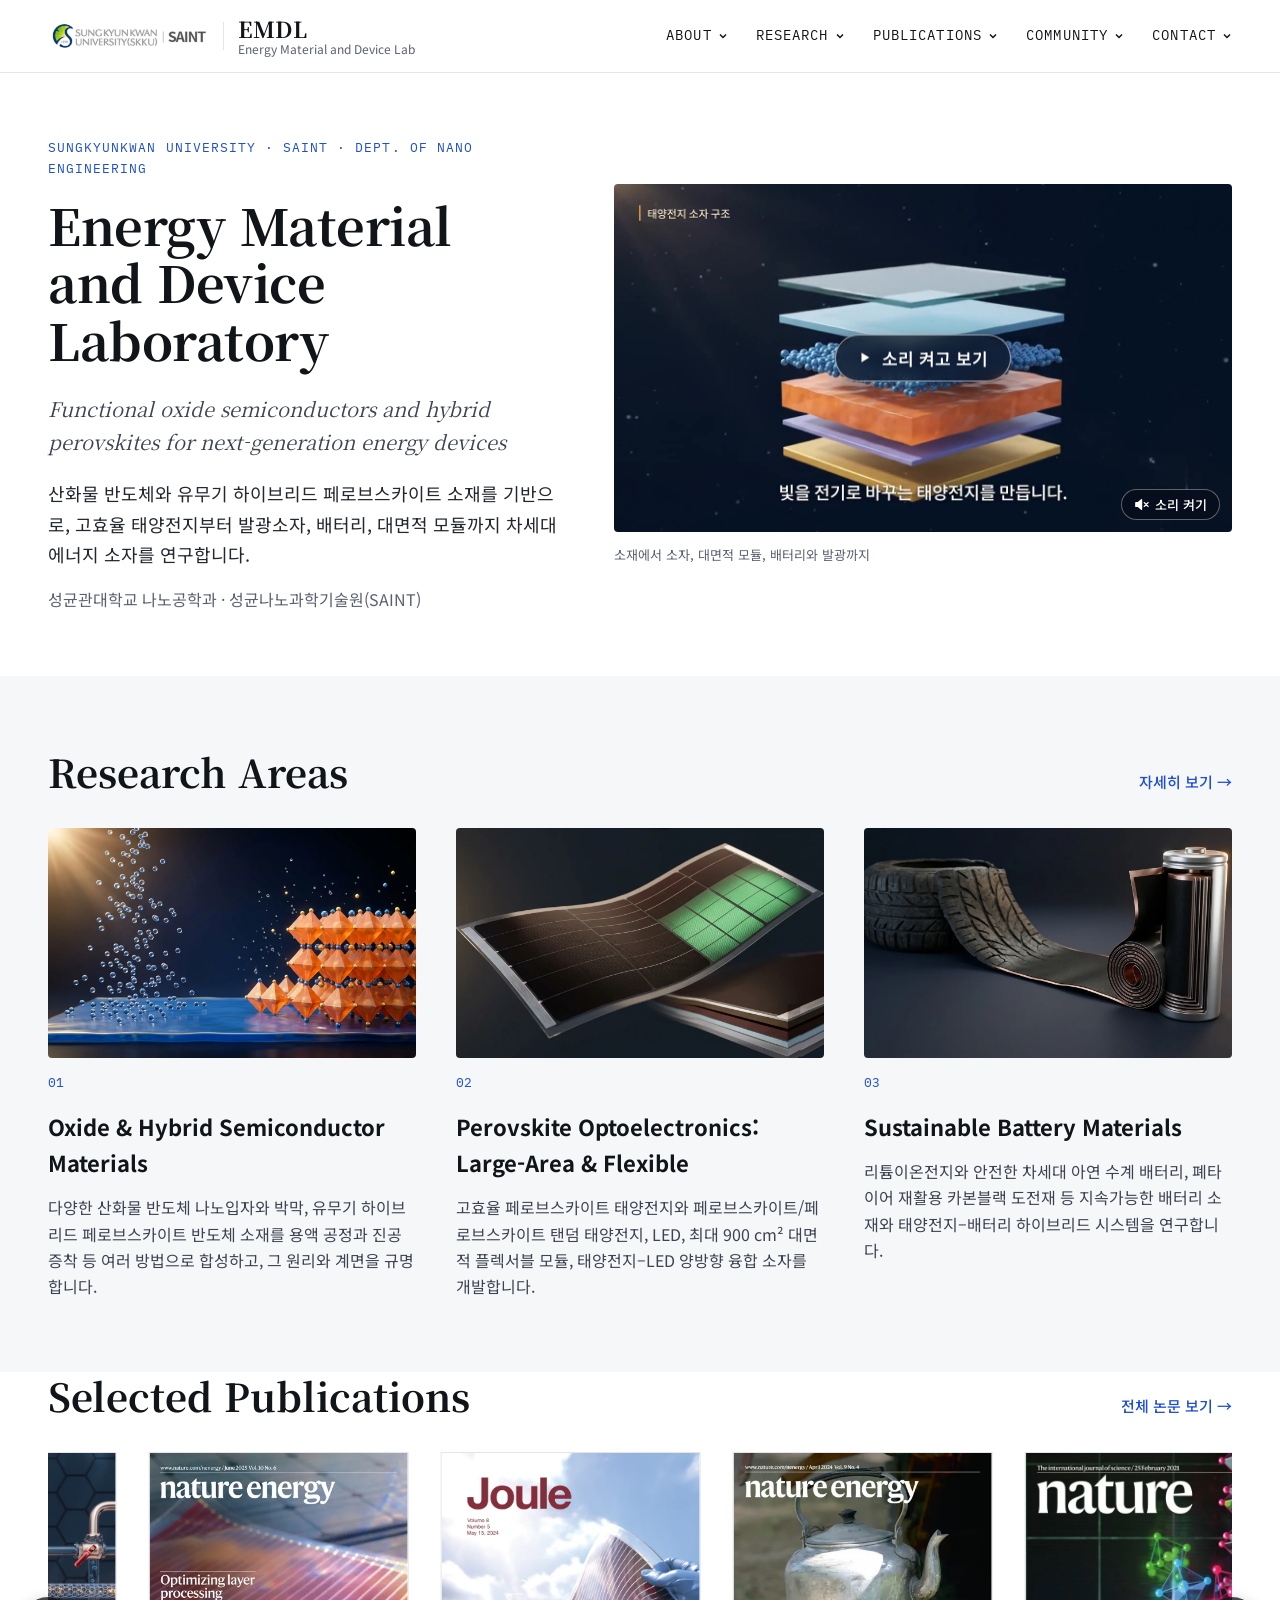
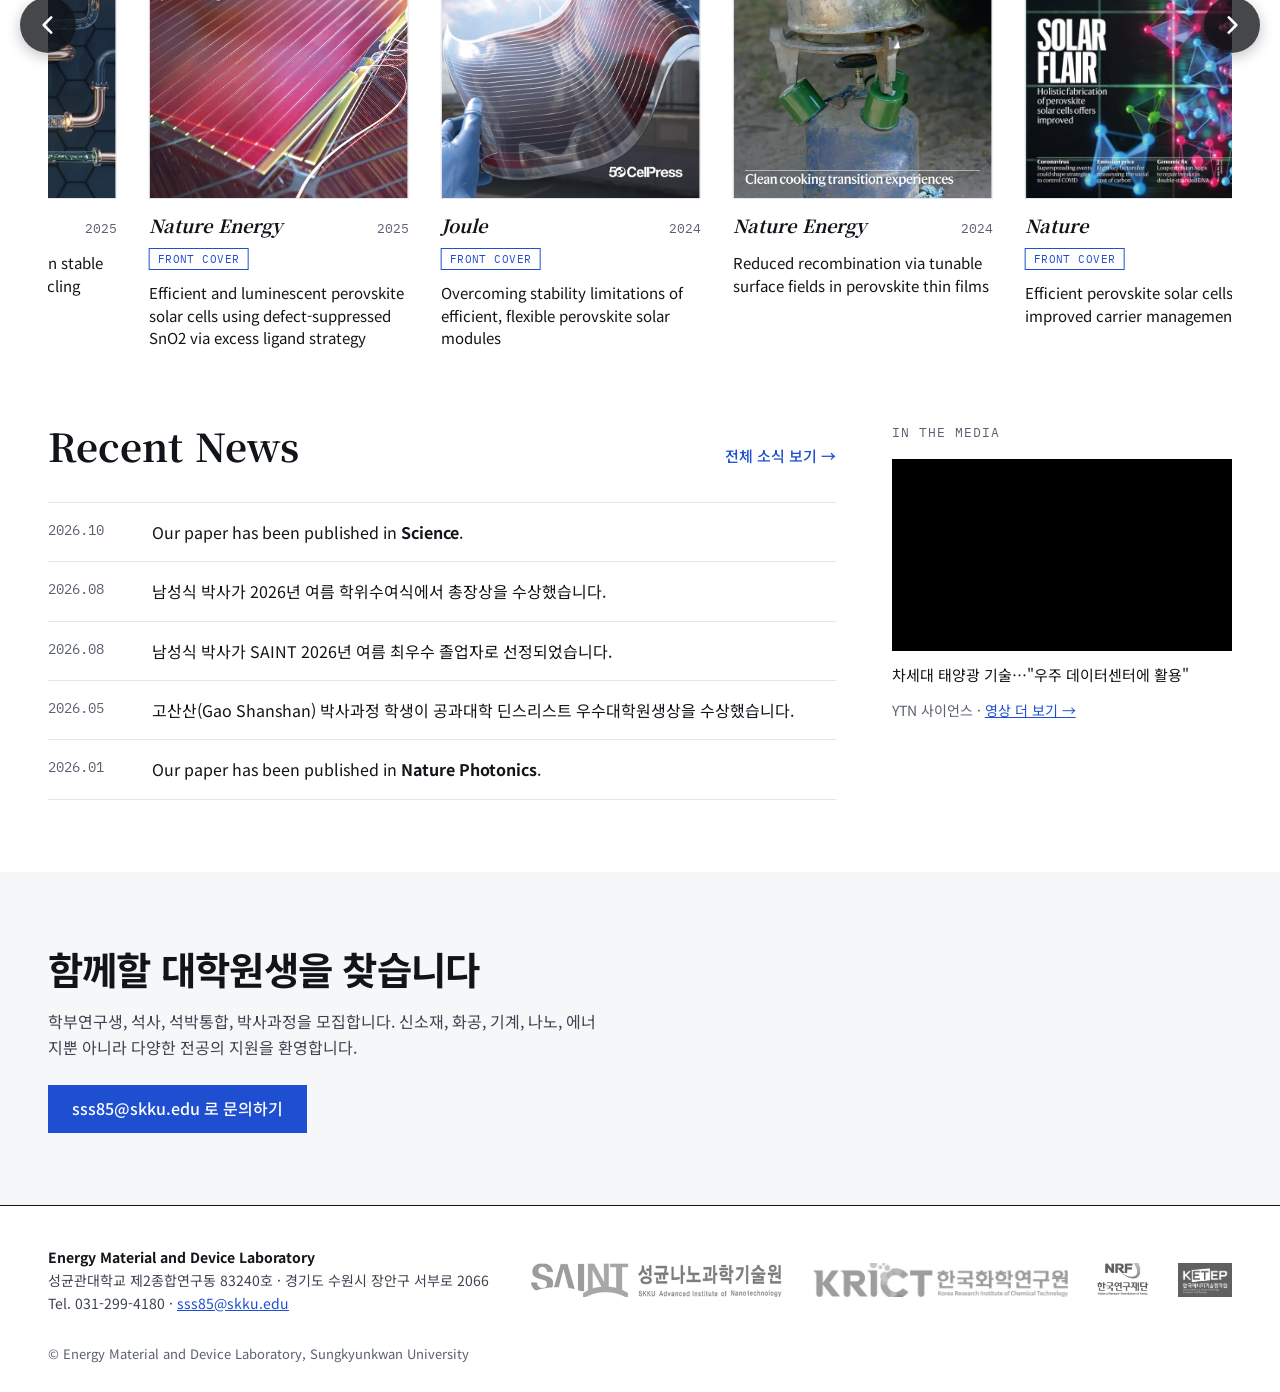
==== index.html @ 46aad7c5 "Preview: research page with 3D figures, HTML labels, step lists Co-Authored-By: Claude Opus 5.5 <nor" ====
<!doctype html>
<html lang="ko">
<head>
<meta charset="utf-8">
<meta name="viewport" content="width=device-width, initial-scale=1">
<title>Energy Material and Device Lab | SKKU</title>
<meta name="description" content="Energy Material and Device Laboratory (EMDL), SAINT &amp; Department of Nano Engineering, Sungkyunkwan University. Functional oxide semiconductors and hybrid perovskites for next-generation energy devices.">
<meta property="og:title" content="Energy Material and Device Lab | SKKU">
<meta property="og:description" content="Energy Material and Device Laboratory (EMDL), SAINT &amp; Department of Nano Engineering, Sungkyunkwan University. Functional oxide semiconductors and hybrid perovskites for next-generation energy devices.">
<meta property="og:type" content="website">
<link rel="icon" href="data:image/svg+xml,%3Csvg xmlns='http://www.w3.org/2000/svg' viewBox='0 0 32 32'%3E%3Crect width='32' height='32' fill='%23111418'/%3E%3Ctext x='16' y='22' font-family='serif' font-size='16' font-weight='700' fill='%23fff' text-anchor='middle'%3EE%3C/text%3E%3C/svg%3E">
<link rel="preconnect" href="https://fonts.googleapis.com"><link rel="preconnect" href="https://fonts.gstatic.com" crossorigin><link href="https://fonts.googleapis.com/css2?family=Noto+Serif+KR:wght@500;700&amp;family=Noto+Sans+KR:wght@400;500;700&amp;family=IBM+Plex+Mono:wght@400;500&amp;display=swap" rel="stylesheet">
<link rel="stylesheet" href="assets/css/site.css?v=2ff07f65">
<link rel="stylesheet" href="assets/css/hero.css?v=0b2c1a33">
</head>
<body>
<header class="site-header">
<div class="wrap bar">
<a class="brand" href="index.html" aria-label="EMDL 홈">
<img src="assets/img/logo/skku-saint.png" alt="Sungkyunkwan University SAINT" width="307" height="65">
<span class="sep" aria-hidden="true"></span>
<span class="name"><b>EMDL</b><span>Energy Material and Device Lab</span></span>
</a>
<button class="menu-btn" type="button" aria-label="메뉴 열기" aria-expanded="false" aria-controls="nav">
<svg aria-hidden="true" width="20" height="20" viewBox="0 0 20 20" fill="none" stroke="currentColor" stroke-width="1.6"><path d="M3 6h14M3 10h14M3 14h14"/></svg>
</button>
<nav class="nav" id="nav" aria-label="주 메뉴"><div class="item"><a class="top" href="professor.html">ABOUT<svg aria-hidden="true" width="10" height="10" viewBox="0 0 10 10" fill="none" stroke="currentColor" stroke-width="1.5"><path d="M2 3.5l3 3 3-3"></path></svg></a><div class="sub"><a href="professor.html">Professor</a><a href="members.html">Members</a><a href="alumni.html">Alumni</a></div></div><div class="item"><a class="top" href="research.html">RESEARCH<svg aria-hidden="true" width="10" height="10" viewBox="0 0 10 10" fill="none" stroke="currentColor" stroke-width="1.5"><path d="M2 3.5l3 3 3-3"></path></svg></a><div class="sub"><a href="research.html#synthesis">Oxide &amp; Hybrid Semiconductor Materials</a><a href="research.html#applications">Perovskite Optoelectronics</a><a href="research.html#waste">Sustainable Battery Materials</a><a href="facilities.html">Facilities</a></div></div><div class="item"><a class="top" href="publications.html">PUBLICATIONS<svg aria-hidden="true" width="10" height="10" viewBox="0 0 10 10" fill="none" stroke="currentColor" stroke-width="1.5"><path d="M2 3.5l3 3 3-3"></path></svg></a><div class="sub"><a href="publications.html#selected">Selected Papers</a><a href="publications.html#all">All Papers</a><a href="patents.html">Patents</a></div></div><div class="item"><a class="top" href="news.html">COMMUNITY<svg aria-hidden="true" width="10" height="10" viewBox="0 0 10 10" fill="none" stroke="currentColor" stroke-width="1.5"><path d="M2 3.5l3 3 3-3"></path></svg></a><div class="sub"><a href="news.html">News</a><a href="media.html">Media</a><a href="gallery.html">Gallery</a></div></div><div class="item"><a class="top" href="contact.html">CONTACT<svg aria-hidden="true" width="10" height="10" viewBox="0 0 10 10" fill="none" stroke="currentColor" stroke-width="1.5"><path d="M2 3.5l3 3 3-3"></path></svg></a><div class="sub"><a href="contact.html#location">Location</a><a href="contact.html#recruit">Recruitment</a></div></div></nav>
</div>
</header>
<main>
<section class="wrap hero" aria-label="연구실 소개">
<div class="text">
<p class="eyebrow">Sungkyunkwan University · SAINT · Dept. of Nano Engineering</p>
<h1><span>Energy Material</span><span>and Device Laboratory</span></h1>
<p class="en">Functional oxide semiconductors and hybrid perovskites for next-generation energy devices</p>
<p class="ko">산화물 반도체와 유무기 하이브리드 페로브스카이트 소재를 기반으로, 고효율 태양전지부터 발광소자, 배터리, 대면적 모듈까지 차세대 에너지 소자를 연구합니다.</p>
<p class="aff">성균관대학교 나노공학과 · 성균나노과학기술원(SAINT)</p>
</div>
<figure class="hero-fig">
<div class="lattice">
<video id="heroVideo" autoplay muted loop playsinline preload="auto" poster="assets/video/emdl-intro-poster.jpg" aria-label="산화물·페로브스카이트 반도체 소재에서 태양전지, 대면적 플렉서블 모듈, 배터리 저장, LED 발광으로 이어지는 연구 소개 영상">
<source src="assets/video/emdl-intro.mp4?v=2" type="video/mp4">
</video>
<button type="button" class="play-sound" id="heroPlay" hidden><svg aria-hidden="true" width="14" height="14" viewBox="0 0 16 16"><path d="M4 2.5v11l9-5.5z" fill="currentColor"/></svg> 소리 켜고 보기</button>
<button type="button" class="sound" id="heroSound" aria-pressed="false"><svg aria-hidden="true" width="15" height="15" viewBox="0 0 16 16" fill="none" stroke="currentColor" stroke-width="1.5" stroke-linejoin="round"><path d="M2 6h2.5L8 3v10L4.5 10H2z" fill="currentColor"/><path d="M11 6l4 4M15 6l-4 4" stroke-linecap="round"/></svg> 소리 켜기</button>
</div>
<figcaption>소재에서 소자, 대면적 모듈, 배터리와 발광까지</figcaption>
</figure>
<script>
(function(){
  var v=document.getElementById('heroVideo'),b=document.getElementById('heroSound'),big=document.getElementById('heroPlay');if(!v||!b)return;
  var KEY='emdl-hero-sound',pref=null;
  try{pref=localStorage.getItem(KEY);}catch(e){}
  function ui(){if(big&&!v.muted)big.hidden=true;b.innerHTML=v.muted?'<svg aria-hidden="true" width="15" height="15" viewBox="0 0 16 16" fill="none" stroke="currentColor" stroke-width="1.5" stroke-linejoin="round"><path d="M2 6h2.5L8 3v10L4.5 10H2z" fill="currentColor"/><path d="M11 6l4 4M15 6l-4 4" stroke-linecap="round"/></svg> 소리 켜기':'<svg aria-hidden="true" width="15" height="15" viewBox="0 0 16 16" fill="none" stroke="currentColor" stroke-width="1.5" stroke-linejoin="round"><path d="M2 6h2.5L8 3v10L4.5 10H2z" fill="currentColor"/><path d="M10.5 5.5a3.5 3.5 0 0 1 0 5M12.5 3.5a6.3 6.3 0 0 1 0 9" stroke-linecap="round"/></svg> 소리 끄기';b.setAttribute('aria-pressed',v.muted?'false':'true');}
  function save(x){try{localStorage.setItem(KEY,x);}catch(e){}}
  function arm(){
    var ev=['pointerup','keydown','touchend'];
    function go(e){ev.forEach(function(n){document.removeEventListener(n,go,true);});
      if(e.target===b||e.target===big||pref==='off')return;
      v.muted=false;v.currentTime=0;last=0;v.play();ui();}
    ev.forEach(function(n){document.addEventListener(n,go,true);});
  }
  var still=window.matchMedia&&matchMedia('(prefers-reduced-motion: reduce)').matches;
  if(still){v.removeAttribute('autoplay');v.pause();v.muted=true;if(big)big.hidden=false;}
  else if(pref!=='off'){
    v.pause();v.currentTime=0;last=0;v.muted=false;
    var p=v.play();
    if(p&&p.catch)p.catch(function(){v.muted=true;v.play();if(big)big.hidden=false;ui();arm();});
    } else { v.muted=true; var q=v.play(); if(q&&q.catch)q.catch(function(){}); }
  // 소리는 한 번만: 영상이 처음으로 다시 돌아가는 순간 자동으로 음소거
  var last=0;
  v.addEventListener('timeupdate',function(){
    if(!v.muted&&v.currentTime+1<last){v.muted=true;ui();}
    last=v.currentTime;
  });
  ui();
  if(big)big.addEventListener('click',function(){v.muted=false;v.currentTime=0;last=0;v.play();big.hidden=true;save('on');pref='on';ui();});
  b.addEventListener('click',function(){
    var turnOn=v.muted;v.muted=!turnOn;
    if(turnOn){v.currentTime=0;last=0;v.play();}
    save(turnOn?'on':'off');pref=turnOn?'on':'off';ui();
  });
})();
</script>

</section>

<section class="section soft" id="research">
<div class="wrap">
<div class="h2-row"><h2 class="h2">Research Areas</h2><a class="more" href="research.html">자세히 보기 →</a></div>
<div class="grid-3"><a class="topic" href="research.html#synthesis"><div class="ph"><img src="assets/img/research/topic-1.webp" alt="Oxide &amp; Hybrid Semiconductor Materials 연구 개요" loading="lazy"></div>
<span class="num">01</span><h3>Oxide &amp; Hybrid Semiconductor Materials</h3><p>다양한 산화물 반도체 나노입자와 박막, 유무기 하이브리드 페로브스카이트 반도체 소재를 용액 공정과 진공 증착 등 여러 방법으로 합성하고, 그 원리와 계면을 규명합니다.</p></a><a class="topic" href="research.html#applications"><div class="ph"><img src="assets/img/research/topic-2.webp" alt="Perovskite Optoelectronics: Large-Area &amp; Flexible 연구 개요" loading="lazy"></div>
<span class="num">02</span><h3>Perovskite Optoelectronics: Large-Area &amp; Flexible</h3><p>고효율 페로브스카이트 태양전지와 페로브스카이트/페로브스카이트 탠덤 태양전지, LED, 최대 900 cm² 대면적 플렉서블 모듈, 태양전지–LED 양방향 융합 소자를 개발합니다.</p></a><a class="topic" href="research.html#waste"><div class="ph"><img src="assets/img/research/topic-3.webp" alt="Sustainable Battery Materials 연구 개요" loading="lazy"></div>
<span class="num">03</span><h3>Sustainable Battery Materials</h3><p>리튬이온전지와 안전한 차세대 아연 수계 배터리, 폐타이어 재활용 카본블랙 도전재 등 지속가능한 배터리 소재와 태양전지–배터리 하이브리드 시스템을 연구합니다.</p></a></div>
</div>
</section>

<section class="section" id="publications">
<div class="wrap">
<div class="h2-row"><h2 class="h2">Selected Publications</h2><a class="more" href="publications.html">전체 논문 보기 →</a></div>
<div class="slider"><button type="button" class="sl-btn prev" aria-label="이전 논문"><svg viewBox="0 0 24 24" width="26" height="26" aria-hidden="true"><path d="M15 5l-7 7 7 7" fill="none" stroke="currentColor" stroke-width="2.4" stroke-linecap="round" stroke-linejoin="round"/></svg></button><div class="marquee"><div class="track"><a class="pcard" href="https://www.science.org/doi/abs/10.1126/science.aeb4554"><div class="ph"><img src="assets/img/pubs/science-2026.webp" alt="" loading="lazy" class="fit-cover"></div><div class="meta"><b>Science</b><span>2026</span></div><span class="t">Volatile eutectics to tailor crystallization for perovskite optoelectronics</span></a><a class="pcard" href="https://www.nature.com/articles/s41566-025-01809-8"><div class="ph"><img src="assets/img/pubs/natphoton-2026.webp" alt="" loading="lazy" class="fit-cover"></div><div class="meta"><b>Nature Photonics</b><span>2026</span></div><span class="t">Interlayer engineering in metal halide perovskite photovoltaics</span></a><a class="pcard" href="https://www.cell.com/joule/abstract/S2542-4351(25)00403-9"><div class="ph"><img src="assets/img/pubs/joule-2025.webp" alt="" loading="lazy" class="fit-cover"></div><div class="meta"><b>Joule</b><span>2025</span></div><span class="t">Perovskite solar cells remain stable under realistic day-night cycling conditions</span></a><a class="pcard" href="https://www.nature.com/articles/s41560-025-01781-1"><div class="ph"><img src="assets/img/pubs/natenergy-2025-cover.webp" alt="" loading="lazy" class="fit-cover"></div><div class="meta"><b>Nature Energy</b><span>2025</span></div><em class="badge">FRONT COVER</em><span class="t">Efficient and luminescent perovskite solar cells using defect-suppressed SnO2 via excess ligand strategy</span></a><a class="pcard" href="https://www.cell.com/joule/abstract/S2542-4351(24)00063-1"><div class="ph"><img src="assets/img/pubs/joule-2024-cover.webp" alt="" loading="lazy" class="fit-cover"></div><div class="meta"><b>Joule</b><span>2024</span></div><em class="badge">FRONT COVER</em><span class="t">Overcoming stability limitations of efficient, flexible perovskite solar modules</span></a><a class="pcard" href="https://www.nature.com/articles/s41560-024-01470-5"><div class="ph"><img src="assets/img/pubs/natenergy-2024.webp" alt="" loading="lazy" class="fit-cover"></div><div class="meta"><b>Nature Energy</b><span>2024</span></div><span class="t">Reduced recombination via tunable surface fields in perovskite thin films</span></a><a class="pcard" href="https://doi.org/10.1038/s41586-021-03285-w"><div class="ph"><img src="assets/img/pubs/nature-2021-cover.webp" alt="" loading="lazy" class="fit-cover"></div><div class="meta"><b>Nature</b><span>2021</span></div><em class="badge">FRONT COVER</em><span class="t">Efficient perovskite solar cells via improved carrier management</span></a><a class="pcard" href="https://doi.org/10.1126/science.aam6620"><div class="ph"><img src="assets/img/pubs/science-2017-6334.webp" alt="" loading="lazy" class="fit-cover"></div><div class="meta"><b>Science</b><span>2017</span></div><span class="t">Colloidally prepared La-doped BaSnO3 electrodes for efficient, photostable perovskite solar cells</span></a><a class="pcard" href="https://www.science.org/doi/abs/10.1126/science.aeb4554" aria-hidden="true" tabindex="-1"><div class="ph"><img src="assets/img/pubs/science-2026.webp" alt="" loading="lazy" class="fit-cover"></div><div class="meta"><b>Science</b><span>2026</span></div><span class="t">Volatile eutectics to tailor crystallization for perovskite optoelectronics</span></a><a class="pcard" href="https://www.nature.com/articles/s41566-025-01809-8" aria-hidden="true" tabindex="-1"><div class="ph"><img src="assets/img/pubs/natphoton-2026.webp" alt="" loading="lazy" class="fit-cover"></div><div class="meta"><b>Nature Photonics</b><span>2026</span></div><span class="t">Interlayer engineering in metal halide perovskite photovoltaics</span></a><a class="pcard" href="https://www.cell.com/joule/abstract/S2542-4351(25)00403-9" aria-hidden="true" tabindex="-1"><div class="ph"><img src="assets/img/pubs/joule-2025.webp" alt="" loading="lazy" class="fit-cover"></div><div class="meta"><b>Joule</b><span>2025</span></div><span class="t">Perovskite solar cells remain stable under realistic day-night cycling conditions</span></a><a class="pcard" href="https://www.nature.com/articles/s41560-025-01781-1" aria-hidden="true" tabindex="-1"><div class="ph"><img src="assets/img/pubs/natenergy-2025-cover.webp" alt="" loading="lazy" class="fit-cover"></div><div class="meta"><b>Nature Energy</b><span>2025</span></div><em class="badge">FRONT COVER</em><span class="t">Efficient and luminescent perovskite solar cells using defect-suppressed SnO2 via excess ligand strategy</span></a><a class="pcard" href="https://www.cell.com/joule/abstract/S2542-4351(24)00063-1" aria-hidden="true" tabindex="-1"><div class="ph"><img src="assets/img/pubs/joule-2024-cover.webp" alt="" loading="lazy" class="fit-cover"></div><div class="meta"><b>Joule</b><span>2024</span></div><em class="badge">FRONT COVER</em><span class="t">Overcoming stability limitations of efficient, flexible perovskite solar modules</span></a><a class="pcard" href="https://www.nature.com/articles/s41560-024-01470-5" aria-hidden="true" tabindex="-1"><div class="ph"><img src="assets/img/pubs/natenergy-2024.webp" alt="" loading="lazy" class="fit-cover"></div><div class="meta"><b>Nature Energy</b><span>2024</span></div><span class="t">Reduced recombination via tunable surface fields in perovskite thin films</span></a><a class="pcard" href="https://doi.org/10.1038/s41586-021-03285-w" aria-hidden="true" tabindex="-1"><div class="ph"><img src="assets/img/pubs/nature-2021-cover.webp" alt="" loading="lazy" class="fit-cover"></div><div class="meta"><b>Nature</b><span>2021</span></div><em class="badge">FRONT COVER</em><span class="t">Efficient perovskite solar cells via improved carrier management</span></a><a class="pcard" href="https://doi.org/10.1126/science.aam6620" aria-hidden="true" tabindex="-1"><div class="ph"><img src="assets/img/pubs/science-2017-6334.webp" alt="" loading="lazy" class="fit-cover"></div><div class="meta"><b>Science</b><span>2017</span></div><span class="t">Colloidally prepared La-doped BaSnO3 electrodes for efficient, photostable perovskite solar cells</span></a></div></div><button type="button" class="sl-btn next" aria-label="다음 논문"><svg viewBox="0 0 24 24" width="26" height="26" aria-hidden="true"><path d="M9 5l7 7-7 7" fill="none" stroke="currentColor" stroke-width="2.4" stroke-linecap="round" stroke-linejoin="round"/></svg></button></div>
</div>
</section>

<section class="section" id="news">
<div class="wrap news-row">
<div class="list">
<div class="h2-row"><h2 class="h2">Recent News</h2><a class="more" href="news.html">전체 소식 보기 →</a></div>
<div><a class="nitem" href="https://www.science.org/doi/abs/10.1126/science.aeb4554"><span class="d">2026.10</span><span>Our paper has been published in <b>Science</b>.</span></a><div class="nitem"><span class="d">2026.08</span><span>남성식 박사가 2026년 여름 학위수여식에서 총장상을 수상했습니다.</span></div><div class="nitem"><span class="d">2026.08</span><span>남성식 박사가 SAINT 2026년 여름 최우수 졸업자로 선정되었습니다.</span></div><div class="nitem"><span class="d">2026.05</span><span>고산산(Gao Shanshan) 박사과정 학생이 공과대학 딘스리스트 우수대학원생상을 수상했습니다.</span></div><a class="nitem" href="https://www.nature.com/articles/s41566-025-01809-8"><span class="d">2026.01</span><span>Our paper has been published in <b>Nature Photonics</b>.</span></a></div>
</div>
<div class="media">
<p class="eyebrow" style="color:var(--muted);margin-bottom:4px">In the Media</p>
<div class="video"><iframe src="https://www.youtube-nocookie.com/embed/qIzRMPYQL5A" title="차세대 태양광 기술…&quot;우주 데이터센터에 활용&quot;" loading="lazy" allow="encrypted-media; picture-in-picture" allowfullscreen></iframe></div>
<p style="margin:0;font-size:15px">차세대 태양광 기술…&quot;우주 데이터센터에 활용&quot;</p>
<p style="margin:0;font-size:14px" class="muted">YTN 사이언스 · <a href="media.html">영상 더 보기 →</a></p>
</div>
</div>
</section>

<section class="section soft" id="contact">
<div class="wrap recruit">
<div class="l">
<h2 class="h2 ko" style="margin-bottom:16px">함께할 대학원생을 찾습니다</h2>
<p style="margin:0 0 24px;max-width:560px;color:var(--ink-2)">학부연구생, 석사, 석박통합, 박사과정을 모집합니다. 신소재, 화공, 기계, 나노, 에너지뿐 아니라 다양한 전공의 지원을 환영합니다.</p>
<a class="btn" href="mailto:sss85@skku.edu">sss85@skku.edu 로 문의하기</a>
</div>
</div>
</section>
</main>
<footer class="site-footer">
<div class="wrap top">
<div class="addr"><b>Energy Material and Device Laboratory</b><br>성균관대학교 제2종합연구동 83240호 · 경기도 수원시 장안구 서부로 2066<br>Tel. 031-299-4180 · <a href="mailto:sss85@skku.edu">sss85@skku.edu</a></div>
<div class="partners">
<a href="https://saint.skku.edu/saint/index.do" aria-label="SAINT"><img src="assets/img/logo/saint.png" alt="SAINT 성균나노과학기술원" loading="lazy"></a>
<a href="https://www.krict.re.kr/" aria-label="KRICT"><img src="assets/img/logo/krict.png" alt="한국화학연구원 KRICT" loading="lazy"></a>
<a href="https://www.nrf.re.kr/index" aria-label="NRF"><img src="assets/img/logo/nrf.webp" alt="한국연구재단 NRF" loading="lazy"></a>
<a href="https://www.ketep.re.kr/" aria-label="KETEP"><img src="assets/img/logo/ketep.webp" alt="한국에너지기술평가원 KETEP" loading="lazy"></a>
</div>
</div>
<div class="wrap copy">© Energy Material and Device Laboratory, Sungkyunkwan University</div>
</footer>
<script src="assets/js/site.js?v=102a0fb0"></script>
</body>
</html>
---- assets/css/site.css ----
:root{
  --ink:#111418; --ink-2:#3D4350; --muted:#5A6070; --line:#E3E5EA; --bg:#FFFFFF; --bg-soft:#F6F7F9;
  --accent:#1F4FD1; --accent-dark:#163A9C;
  --serif:'Noto Serif KR',serif; --sans:'Noto Sans KR',sans-serif; --mono:'IBM Plex Mono',monospace;
  --wrap:1400px; --gutter:clamp(16px,4vw,48px); --section:clamp(48px,6vw,72px);
}
*{box-sizing:border-box}
html{scroll-behavior:smooth;overflow-x:clip}
body{margin:0;background:var(--bg);color:var(--ink);font-family:var(--sans);font-size:16px;line-height:1.65;-webkit-font-smoothing:antialiased;overflow-x:clip}
@media (min-width:1500px){body{zoom:1.1}}
@media (min-width:1800px){body{zoom:1.25}}
@media (min-width:2200px){body{zoom:1.45}}
img{max-width:100%;height:auto;display:block}
a{color:var(--accent)} a:hover{color:var(--accent-dark)}
.wrap{max-width:var(--wrap);margin:0 auto;padding-left:var(--gutter);padding-right:var(--gutter)}
.section{padding-top:var(--section);padding-bottom:var(--section)}
.section.soft{background:var(--bg-soft)}
.section + .section:not(.soft):not(.dark){padding-top:0}
.section.soft + .section,.section.dark + .section{padding-top:var(--section)}
.eyebrow{margin:0 0 16px;font-family:var(--mono);font-size:13px;letter-spacing:.08em;text-transform:uppercase;color:var(--accent)}
.h2{margin:0;font-family:var(--serif);font-weight:700;font-size:clamp(28px,3vw,40px);line-height:1.25}
.h2.ko{font-family:var(--sans);font-weight:700;letter-spacing:-.02em}
.h2-row{display:flex;flex-wrap:wrap;justify-content:space-between;align-items:baseline;gap:16px;margin-bottom:32px}
.more{font-size:15px;font-weight:500;text-decoration:none}
.mono{font-family:var(--mono)}
.muted{color:var(--muted)}

/* header */
.site-header{position:sticky;top:0;z-index:50;background:rgba(255,255,255,.96);backdrop-filter:saturate(1.2) blur(6px);border-bottom:1px solid var(--line)}
.site-header .bar{display:flex;align-items:center;justify-content:space-between;gap:16px;min-height:72px}
.brand{display:flex;align-items:center;gap:14px;text-decoration:none;color:var(--ink)}
.brand img{height:34px;width:auto}
.brand .sep{width:1px;height:28px;background:var(--line)}
.brand .name{display:flex;flex-direction:column;line-height:1.15}
.brand .name b{font-family:var(--serif);font-size:22px;letter-spacing:.02em}
.brand .name span{font-size:12px;color:var(--muted)}
.nav{display:flex;gap:4px 28px;font-family:var(--mono);font-size:14px;letter-spacing:.08em}
.nav .item{position:relative}
.nav .top{display:inline-flex;align-items:center;gap:6px;min-height:44px;color:var(--ink);text-decoration:none}
.nav .top[aria-current="page"]{color:var(--accent)}
.nav .sub{display:none;position:absolute;top:100%;left:-16px;min-width:210px;flex-direction:column;padding:8px;background:#fff;border:1px solid var(--line);box-shadow:0 8px 24px rgba(17,20,24,.08);font-family:var(--sans);letter-spacing:0;font-size:15px}
.nav .item:last-child .sub{left:auto;right:-16px}
.nav .item:hover .sub,.nav .item:focus-within .sub{display:flex}
.nav .sub a{padding:10px 12px;color:var(--ink);text-decoration:none}
.nav .sub a:hover{background:#F2F4F7}
.menu-btn{display:none;min-width:44px;min-height:44px;border:1px solid var(--line);background:#fff;border-radius:4px;font:inherit;cursor:pointer}
@media (max-width:980px){
  .menu-btn{display:inline-flex;align-items:center;justify-content:center}
  .nav{display:none;position:absolute;left:0;right:0;top:100%;flex-direction:column;gap:0;padding:8px var(--gutter) 20px;background:#fff;border-bottom:1px solid var(--line);max-height:calc(100vh - 72px);overflow-y:auto}
  .nav.open{display:flex}
  .nav .sub{display:flex;position:static;border:0;box-shadow:none;padding:0 0 8px 12px;min-width:0}
  .nav .top svg{display:none}
}

/* page head */
.page-head{background:var(--bg-soft);border-bottom:1px solid var(--line)}
.page-head .wrap{padding-top:clamp(40px,6vw,72px);padding-bottom:clamp(32px,4vw,48px)}
.page-head h1{margin:0;font-family:var(--serif);font-size:clamp(32px,4vw,52px);line-height:1.15}
.page-head p{margin:12px 0 0;color:var(--ink-2);max-width:760px}
.crumb{font-family:var(--mono);font-size:13px;letter-spacing:.08em;color:var(--accent);margin:0 0 12px;text-transform:uppercase}

/* hero */
.hero{display:grid;grid-template-columns:minmax(0,1fr) minmax(0,1.2fr);gap:clamp(32px,4vw,64px);align-items:center;padding-top:clamp(32px,5vw,64px);padding-bottom:clamp(40px,5vw,64px)}
.hero .text{min-width:0}
@media (max-width:980px){.hero{grid-template-columns:minmax(0,1fr)}}
.hero h1{margin:0;font-family:var(--serif);font-weight:700;font-size:clamp(28px,3.9vw,56px);line-height:1.15;letter-spacing:-.01em}
.hero h1 span{display:block}
.hero .en{margin:24px 0 0;max-width:620px;font-size:20px;color:var(--ink-2);font-style:italic;font-family:var(--serif)}
.hero .ko{margin:20px 0 0;max-width:600px;font-size:18px;line-height:1.7;color:#23272F}
.hero .aff{margin:16px 0 0;font-size:16px;color:var(--muted)}
.hero figure{min-width:0;margin:0}

/* research cards */
.grid-3{display:grid;grid-template-columns:repeat(3,minmax(0,1fr));gap:40px}
@media (max-width:860px){.grid-3{grid-template-columns:minmax(0,1fr);gap:36px}}
.topic{display:flex;flex-direction:column;gap:14px;text-decoration:none;color:inherit}
.topic .ph{aspect-ratio:16/10;background:#fff;border:1px solid var(--line);overflow:hidden;padding:8px}
.topic .ph img{width:100%;height:100%;object-fit:contain;transition:transform .4s}
.topic:hover .ph img{transform:scale(1.03)}
.topic h3{margin:0;font-size:22px}
.topic p{margin:0;color:var(--ink-2)}
.topic .num{font-family:var(--mono);font-size:13px;color:var(--accent)}

/* publication slider */
.slider{position:relative}
.marquee{overflow:hidden;touch-action:pan-y;cursor:grab;user-select:none;-webkit-user-select:none}
.marquee.dragging{cursor:grabbing}
.marquee img{-webkit-user-drag:none;pointer-events:none}
.track{display:flex;gap:32px;width:max-content;will-change:transform}
.sl-btn{position:absolute;top:calc(min(260px,70vw) * 2 / 3);transform:translateY(-50%);z-index:2;width:56px;height:56px;border-radius:50%;
 display:flex;align-items:center;justify-content:center;padding:0;border:0;background:rgba(17,20,24,.78);color:#fff;cursor:pointer;
 box-shadow:0 4px 14px rgba(17,20,24,.25);transition:background .15s}
@media (hover:hover){.sl-btn:hover{background:var(--accent)}}
.sl-btn:focus-visible{outline:3px solid var(--accent);outline-offset:3px}
.sl-btn.prev{left:-28px}.sl-btn.next{right:-28px}
@media (max-width:860px){.sl-btn{width:46px;height:46px}.sl-btn svg{width:22px;height:22px}.sl-btn.prev{left:-6px}.sl-btn.next{right:-6px}}
.pcard{flex:0 0 min(260px,70vw);display:flex;flex-direction:column;gap:12px;text-decoration:none;color:var(--ink)}
.pcard .ph{position:relative;aspect-ratio:3/4;background:var(--bg-soft);border:1px solid var(--line);overflow:hidden;display:flex;align-items:center;justify-content:center}
.pcard .ph img{width:100%;height:100%;object-fit:cover}
.pcard .ph .jn{font-family:var(--serif);font-style:italic;font-weight:700;font-size:clamp(22px,2vw,30px);color:#fff;text-align:center;padding:24px;line-height:1.2}
.pcard .badge{align-self:flex-start;margin-top:-4px;padding:1px 8px;font-family:var(--mono);font-style:normal;font-size:11px;letter-spacing:.04em;border:1px solid var(--accent);color:var(--accent)}
.pcard .meta{display:flex;justify-content:space-between;align-items:baseline;gap:12px}
.pcard .meta b{font-family:var(--serif);font-style:italic;font-size:18px}
.pcard .meta span{font-family:var(--mono);font-size:13px;color:var(--muted)}
.pcard .t{font-size:15px;line-height:1.5}
.pcard:hover .t{text-decoration:underline}

/* news list (home) */
.news-row{display:flex;flex-wrap:wrap;gap:56px}
.news-row .list{flex:999 1 520px;min-width:0}
.news-row .media{flex:1 1 340px;min-width:0;display:flex;flex-direction:column;gap:12px}
.nitem{display:flex;gap:24px;padding:16px 0;border-top:1px solid var(--line);text-decoration:none;color:var(--ink)}
.nitem:last-child{border-bottom:1px solid var(--line)}
.nitem .d{flex:0 0 80px;font-family:var(--mono);font-size:14px;color:var(--muted)}
a.nitem:hover span:last-child{text-decoration:underline}
.video{position:relative;aspect-ratio:16/9;background:#000}
.video iframe{position:absolute;inset:0;width:100%;height:100%;border:0}

/* news page */
.news-card{display:grid;grid-template-columns:200px minmax(0,1fr);gap:28px;padding:28px 0;border-top:1px solid var(--line)}
.news-card:last-child{border-bottom:1px solid var(--line)}
.news-card .ph{aspect-ratio:3/4;background:var(--bg-soft);border:1px solid var(--line);overflow:hidden}
.news-card .ph img{width:100%;height:100%;object-fit:cover}
.news-card .ph:has(.ph-label){display:flex;align-items:center;justify-content:center;background:radial-gradient(120% 90% at 22% 12%,#2a3f7a 0%,#121b3a 50%,#080c1a 100%);border:0}
.news-card .ph-label{font-family:var(--serif);font-style:italic;font-weight:700;font-size:26px;color:#f3e3c4}
.news-card h2{margin:4px 0 8px;font-size:21px;font-weight:500}
.news-card h2 b,.nitem b{font-weight:700}
.news-card p{margin:0;color:var(--ink-2)}
.news-card ul{margin:12px 0 0;padding:0;list-style:none;display:flex;flex-direction:column;gap:6px;font-size:15px}
@media (max-width:640px){.news-card{grid-template-columns:110px minmax(0,1fr);gap:16px}}

/* media grid */
.vgrid{display:grid;grid-template-columns:repeat(auto-fill,minmax(320px,1fr));gap:32px}
.vgrid .ch{margin:12px 0 2px;font-family:var(--mono);font-size:13px;color:var(--accent)}
.vgrid .vt{margin:0;font-size:16px}

/* people */
.people{display:grid;grid-template-columns:repeat(auto-fill,minmax(220px,1fr));gap:32px 24px}
.person .ph{aspect-ratio:4/5;background:var(--bg-soft);overflow:hidden;border:1px solid var(--line);display:flex;align-items:center;justify-content:center}
.person .ph img{width:100%;height:100%;object-fit:cover;object-position:center top}
.person .ph .ini{font-family:var(--serif);font-size:40px;color:var(--muted)}
.person h3{margin:14px 0 0;font-size:19px}
.person h3 small{font-weight:400;color:var(--muted);font-size:14px;margin-left:6px}
.person .course{margin:2px 0 0;font-family:var(--mono);font-size:13px;color:var(--accent)}
.person ul{margin:10px 0 0;padding:0;list-style:none;font-size:14px;color:var(--ink-2)}
.person ul li::before{content:"· "}
.person .mail{display:inline-block;margin-top:8px;font-size:14px;word-break:break-all}

/* professor */
.prof{display:flex;flex-wrap:wrap;gap:56px;align-items:flex-start}
.prof .photo{flex:0 1 280px;min-width:0}
.prof .photo img{width:100%;border:1px solid var(--line)}
.prof .info{flex:999 1 520px;min-width:0}
.prof .info h2{margin:0;font-family:var(--serif);font-size:clamp(30px,3.6vw,44px)}
.prof .info h2 small{font-size:.5em;font-weight:500;color:var(--muted);margin-left:10px}
.prof .role{margin:6px 0 20px;color:var(--ink-2)}
.kv{display:grid;grid-template-columns:90px minmax(0,1fr);gap:6px 16px;font-size:15px}
.kv dt{font-family:var(--mono);color:var(--muted);font-size:13px;padding-top:2px}
.kv dd{margin:0}
.cv{display:grid;grid-template-columns:repeat(auto-fit,minmax(320px,1fr));gap:40px 56px;margin-top:56px}
.cv h3{margin:0 0 14px;font-family:var(--serif);font-size:22px;padding-bottom:10px;border-bottom:1px solid var(--ink)}
.cv ul{margin:0;padding:0;list-style:none;display:flex;flex-direction:column;gap:10px;font-size:15px}
.cv li{display:grid;grid-template-columns:96px minmax(0,1fr);gap:12px}
.cv li .y{font-family:var(--mono);color:var(--muted);font-size:13px;padding-top:2px}

/* publications */
.filters{display:flex;flex-wrap:wrap;gap:8px;margin:0 0 32px}
.filters a{display:inline-flex;align-items:center;min-height:40px;padding:0 16px;border:1px solid var(--line);border-radius:999px;color:var(--ink);text-decoration:none;font-family:var(--mono);font-size:14px}
.filters a:hover{border-color:var(--ink)}
.year{display:grid;grid-template-columns:120px minmax(0,1fr);gap:24px;padding:28px 0;border-top:1px solid var(--ink)}
.year h2{margin:0;font-family:var(--serif);font-size:30px;scroll-margin-top:96px}
.year ol{margin:0;padding:0;list-style:none;display:flex;flex-direction:column}
.pub{display:grid;grid-template-columns:44px minmax(0,1fr);gap:12px;padding:22px 0;border-bottom:1px solid var(--line)}
.pub:last-child{border-bottom:0}
.pub .n{font-family:var(--mono);font-size:13px;color:var(--muted);padding-top:3px}
.pub .tt{margin:0;font-size:17px;font-weight:500;line-height:1.45}
.pub .tt a{color:var(--ink);text-decoration:none}
.pub .tt a:hover{color:var(--accent);text-decoration:underline}
.pub .au{margin:6px 0 0;font-size:14px;color:var(--ink-2)}
.pub .au b{color:var(--ink)}
.pub .vn{margin:0 0 6px;font-size:14px;color:var(--muted);display:flex;flex-wrap:wrap;align-items:center;gap:4px 10px}
.pub .vn .jn{font-family:var(--serif);font-style:italic;font-weight:700;font-size:16px;color:var(--accent-dark)}
.pub .vn .if{font-family:var(--mono);font-size:12px;font-weight:600;padding:2px 8px;border-radius:999px;border:1px solid var(--accent);color:var(--accent);background:#fff;line-height:1.4}
.pub .vn .if.hi{background:var(--accent);color:#fff}
.pub .vn .rest{font-size:13.5px}
.pub .mx{margin:10px 0 0;display:flex;flex-wrap:wrap;gap:6px;font-size:13px;line-height:1}
.pub .mx span{padding:6px 10px;border-radius:4px}
.pub .mx-if{background:var(--accent-dark);color:#fff}
.pub .mx-top{background:color-mix(in srgb,var(--accent) 10%,#fff);color:var(--accent-dark)}
.pub .tag{display:inline-block;margin-left:8px;padding:0 6px;font-family:var(--mono);font-style:normal;font-size:11px;border:1px solid var(--accent);color:var(--accent);vertical-align:2px}
.pub .press{margin:8px 0 0;padding:0;list-style:none;font-size:13.5px;display:flex;flex-direction:column;gap:2px}
@media (max-width:720px){.year{grid-template-columns:minmax(0,1fr);gap:8px}}

/* research page */
.rblock{display:flex;flex-direction:column;gap:20px;padding:40px 0;border-top:1px solid var(--line);scroll-margin-top:90px}
.rblock:first-child{border-top:0;padding-top:0}
.rblock h2{margin:0;font-family:var(--serif);font-size:clamp(26px,3vw,36px)}
.rblock .lead{margin:0;max-width:860px;color:var(--ink-2)}
.rblock figure{margin:0;border:1px solid var(--line);background:#fff}
.rblock figure img{width:100%}
.chips{display:flex;flex-wrap:wrap;gap:8px;margin:0;padding:0;list-style:none}
.chips li{padding:4px 12px;border:1px solid var(--line);border-radius:999px;font-size:14px;background:#fff}

/* facilities / gallery */
.fgrid{display:grid;grid-template-columns:repeat(auto-fill,minmax(220px,1fr));gap:24px}
.fgrid figure{margin:0}
.fgrid img{width:100%;aspect-ratio:1/1;object-fit:cover;border:1px solid var(--line)}
.fgrid figcaption{margin-top:8px;font-size:15px}
.ggrid{display:grid;grid-template-columns:repeat(auto-fill,minmax(360px,1fr));gap:28px}
.ggrid figure{margin:0}
.ggrid img{width:100%;aspect-ratio:16/9;object-fit:cover}
.ggrid figcaption{display:flex;justify-content:space-between;gap:12px;margin-top:10px;font-size:15px}
.ggrid figcaption span{font-family:var(--mono);font-size:13px;color:var(--muted)}
@media (max-width:420px){.ggrid{grid-template-columns:minmax(0,1fr)}}
.sub-h{margin:56px 0 20px;font-family:var(--serif);font-size:26px}
.sub-h:first-child{margin-top:0}

/* contact & footer */
.recruit{display:flex;flex-wrap:wrap;gap:48px}
.recruit .l{flex:999 1 480px;min-width:0}
.recruit .r{flex:1 1 300px;min-width:0;font-size:15px;color:var(--ink-2)}
.btn{display:inline-flex;align-items:center;min-height:48px;padding:0 24px;background:var(--accent);color:#fff;text-decoration:none;font-weight:500}
.btn:hover{background:var(--accent-dark);color:#fff}
.map{aspect-ratio:16/9;border:1px solid var(--line);width:100%}
.site-footer{border-top:1px solid var(--ink);margin-top:0}
.site-footer .top{display:flex;flex-wrap:wrap;gap:32px;justify-content:space-between;align-items:center;padding-top:40px;padding-bottom:28px}
.site-footer .addr{font-size:14px;color:var(--ink-2)}
.site-footer .addr b{color:var(--ink)}
.partners{display:flex;flex-wrap:wrap;align-items:center;gap:28px}
.partners img{height:34px;width:auto;object-fit:contain;filter:grayscale(1);opacity:.75;transition:.2s}
.partners a:hover img{filter:none;opacity:1}
.site-footer .copy{padding-bottom:28px;font-size:13px;color:var(--muted)}
.cv.cv-in{margin-top:40px;grid-template-columns:repeat(auto-fit,minmax(280px,1fr))}
a.plain{color:inherit;text-decoration:none}
a.plain:hover{color:var(--accent);text-decoration:underline}
.news-card:first-child{border-top:0;padding-top:0}
.press-box{margin-top:8px;font-size:14px}
.press-box summary{cursor:pointer;color:var(--accent);font-family:var(--mono);font-size:13px;list-style:none;display:inline-flex;align-items:center;gap:6px;min-height:32px}
.press-box summary::-webkit-details-marker{display:none}
.press-box summary::before{content:"+";display:inline-block;width:14px}
.press-box[open] summary::before{content:"−"}
.press-box .press,.press-box ul{margin-top:4px}
.news-card ul a{color:var(--ink-2);text-decoration:none}
.news-card ul a:hover{color:var(--accent);text-decoration:underline}
.news-card ul a b{color:var(--ink);font-weight:700;margin-right:6px}
.pgrid{display:grid;grid-template-columns:repeat(auto-fill,minmax(260px,1fr));gap:48px 32px}
.pgrid .pcard{flex:none}
.pcard .ph img.fit-contain{object-fit:contain;background:#fff;padding:12px}
.pcard .ph img.fit-left{object-position:left center}
@media (max-width:700px){
  .pgrid{grid-template-columns:repeat(2,minmax(0,1fr));gap:28px 16px}
  .pgrid .pcard .meta b{font-size:15px}
  .pgrid .pcard .t{font-size:13.5px}
  .pgrid .pcard .ph .jn{font-size:18px;padding:12px}
}
.alumni{display:flex;flex-direction:column;max-width:640px}
.alum{display:grid;grid-template-columns:minmax(180px,240px) minmax(0,1fr);align-items:baseline;gap:4px 20px;padding:5px 0}
.alum h3{margin:0;font-size:17px}
.alum h3 small{font-weight:400;color:var(--muted);font-size:14px;margin-left:6px}
.alum .course{font-family:var(--mono);font-size:13px;color:var(--accent)}
.alum .note{font-size:14px;color:var(--ink-2)}
@media (max-width:700px){
  .alum{grid-template-columns:auto minmax(0,1fr);gap:0 10px;padding:4px 0}
  .alum h3{font-size:16px;white-space:nowrap}
  .alum h3 small{display:none}
  .alum .course{font-size:12px;white-space:nowrap}
  .alum .course:empty{display:none}
  .alum .note{font-size:13px;white-space:nowrap;overflow:hidden;text-overflow:ellipsis}
}
.alum .mail{font-size:14px;word-break:break-all}
.topic .ph{padding:0;border:0;border-radius:4px}
.topic .ph img{object-fit:cover}
@media (max-width:560px){
  .people{grid-template-columns:repeat(2,minmax(0,1fr));gap:24px 14px}
  .person h3{font-size:16px;margin-top:10px}
  .person h3 small{display:block;margin:2px 0 0;font-size:12.5px}
  .person ul{font-size:12.5px;margin-top:6px}
  .person .mail{font-size:12px}
  .members .sub-h{font-size:21px;margin:40px 0 16px}
}
.cv .wide{grid-column:1/-1}
.cv .act-h{margin:14px 0 4px;font-family:var(--mono);font-size:13px;font-weight:700;letter-spacing:.04em;color:var(--accent)}
.cv .act{margin:0;font-size:15px;line-height:1.75;color:var(--ink-2)}

/* research overview */
.overview{margin:0 0 56px}
.overview img{width:100%;border:1px solid var(--line)}
.ov-wrap{position:relative}
.ov-l{position:absolute;transform:translate(-50%,0);white-space:nowrap;padding:5px 12px;font-size:clamp(12px,1.15vw,16px);font-weight:500;color:#fff;
 background:rgba(10,16,34,.62);border:1px solid rgba(255,255,255,.22);border-radius:999px;backdrop-filter:blur(3px);letter-spacing:-.01em}
.ov-l.l{transform:none}
.ov-l i{display:none;font-style:normal}
.ov-l em{font-style:normal}
.ov-key{display:none}
@media (max-width:700px){
 .ov-l{padding:0;width:22px;height:22px;border-radius:50%;display:flex;align-items:center;justify-content:center;font-size:12px;font-weight:700;background:rgba(10,16,34,.78)}
 .ov-l i{display:block}.ov-l em{display:none}
 .ov-l.c{transform:translate(-50%,-50%)}.ov-l.l{transform:translate(0,-50%)}
 .ov-key{display:grid;gap:6px;margin:14px 0 0;padding:0;list-style:none;counter-reset:k;font-size:14px;color:var(--ink-2)}
 .ov-key li{display:flex;align-items:center;gap:8px;counter-increment:k}
 .ov-key li::before{content:counter(k);flex:none;width:20px;height:20px;border-radius:50%;background:var(--ink);color:#fff;font-size:11px;font-weight:700;display:flex;align-items:center;justify-content:center}
}
@media (prefers-reduced-motion:reduce){html{scroll-behavior:auto}*,*::before,*::after{animation:none!important;transition:none!important}}
/* research 3D figures */
.rko{margin:-8px 0 0;font-size:17px;font-weight:600;color:var(--ink-2)}
.rfig{margin:8px 0 0}
.rblock .rfig{border:0;background:none}
.rf-wrap{position:relative;border:1px solid var(--line);background:#fff}
.rf-wrap img{display:block;width:100%}
.rf-svg{position:absolute;inset:0;width:100%;height:100%;pointer-events:none}
.rf-svg line{stroke:#5b6170;stroke-width:1.2;vector-effect:non-scaling-stroke}
.rf-dot{position:absolute;width:9px;height:9px;margin:-4.5px 0 0 -4.5px;border-radius:50%;background:#fff;border:2px solid #4a4f5c}
.rf-l{position:absolute;transform:translate(-50%,-50%);z-index:1;padding:5px 13px;border-radius:999px;background:#fff;border:1px solid #d5d8de;
 color:#2b2f38;font-size:clamp(11px,1.15vw,15.5px);white-space:nowrap;box-shadow:0 1px 4px rgba(0,0,0,.12);cursor:default}
.rf-l b{font-weight:700}
.rf-tip{position:absolute;left:50%;top:calc(100% + 8px);transform:translateX(-50%);width:max-content;max-width:260px;white-space:normal;
 padding:9px 12px;border-radius:6px;background:#2b2f38;color:#fff;font-size:13px;line-height:1.5;font-weight:400;opacity:0;visibility:hidden;pointer-events:none;z-index:3}
.rf-l:hover,.rf-l:focus-visible{z-index:4;border-color:var(--accent)}
.rf-l:hover .rf-tip,.rf-l:focus-visible .rf-tip{opacity:1;visibility:visible}
.rf-nums,.rf-key{display:none}
.rsteps{margin:8px 0 0;padding:0;list-style:none;counter-reset:s;display:grid;grid-template-columns:repeat(auto-fill,minmax(min(100%,420px),1fr));gap:22px 40px}
.rsteps li{counter-increment:s;position:relative;padding:14px 0 0 40px;border-top:1px solid var(--line)}
.rsteps li::before{content:counter(s);position:absolute;left:0;top:14px;width:26px;height:26px;border-radius:50%;background:var(--ink);color:#fff;
 font-size:13px;font-weight:700;display:flex;align-items:center;justify-content:center}
.rsteps b{font-size:16px}
.rsteps p{margin:4px 0 0;font-size:14.5px;color:var(--ink-2);line-height:1.6}
@media (max-width:720px){
 .rf-svg,.rf-dot,.rf-l{display:none}
 .rf-nums{display:block}
 .rf-n{position:absolute;transform:translate(-50%,-50%);width:22px;height:22px;border-radius:50%;background:rgba(20,24,34,.85);color:#fff;border:1.5px solid #fff;
  font-size:12px;font-weight:700;display:flex;align-items:center;justify-content:center}
 .rf-key{display:grid;gap:8px;margin:14px 0 0;padding:0;list-style:none;counter-reset:k;font-size:14px;color:var(--ink-2)}
 .rf-key li{counter-increment:k;position:relative;padding-left:30px}
 .rf-key li::before{content:counter(k);position:absolute;left:0;top:1px;width:20px;height:20px;border-radius:50%;background:var(--ink);color:#fff;font-size:11px;font-weight:700;display:flex;align-items:center;justify-content:center}
 .rf-key b{color:var(--ink)}
}
---- assets/css/hero.css ----
.hero-fig{margin:0}
.lattice{position:relative;aspect-ratio:16/9;border-radius:4px;overflow:hidden;
  background:radial-gradient(120% 90% at 22% 12%,#2a3f7a 0%,#121b3a 45%,#080c1a 100%)}
.lattice video{display:block;width:100%;height:100%;object-fit:cover}
.lattice:has(video)::after{display:none}
.lattice::after{content:"";position:absolute;inset:0;pointer-events:none;
  background:radial-gradient(60% 50% at 15% 0%,rgba(255,206,140,.22),transparent 70%)}
.lattice canvas{display:block;width:100%!important;height:100%!important}
.lattice.no-gl{background:#121b3a}
.hero-fig figcaption{margin-top:12px;font-size:13px;color:var(--muted)}
.lattice .sound{display:inline-flex;align-items:center;gap:6px;position:absolute;right:12px;bottom:12px;z-index:2;padding:7px 12px;border:1px solid rgba(255,255,255,.35);border-radius:999px;
  background:rgba(8,12,26,.6);color:#fff;font:500 13px/1 var(--sans);cursor:pointer;backdrop-filter:blur(4px)}
.lattice .sound:hover{background:rgba(8,12,26,.85)}
.lattice .sound:focus-visible{outline:2px solid #fff;outline-offset:2px}
.lattice .play-sound{position:absolute;left:50%;top:50%;transform:translate(-50%,-50%);z-index:3;display:flex;align-items:center;gap:10px;
  padding:14px 22px;border:1px solid rgba(255,255,255,.55);border-radius:999px;background:rgba(8,12,26,.72);color:#fff;
  font:600 17px/1 var(--sans);cursor:pointer;backdrop-filter:blur(6px);box-shadow:0 6px 24px rgba(0,0,0,.35)}
.lattice .play-sound[hidden]{display:none}
.lattice .play-sound svg{flex:none}
.lattice .play-sound:hover{background:rgba(31,79,209,.85)}
.lattice .play-sound:focus-visible{outline:2px solid #fff;outline-offset:3px}
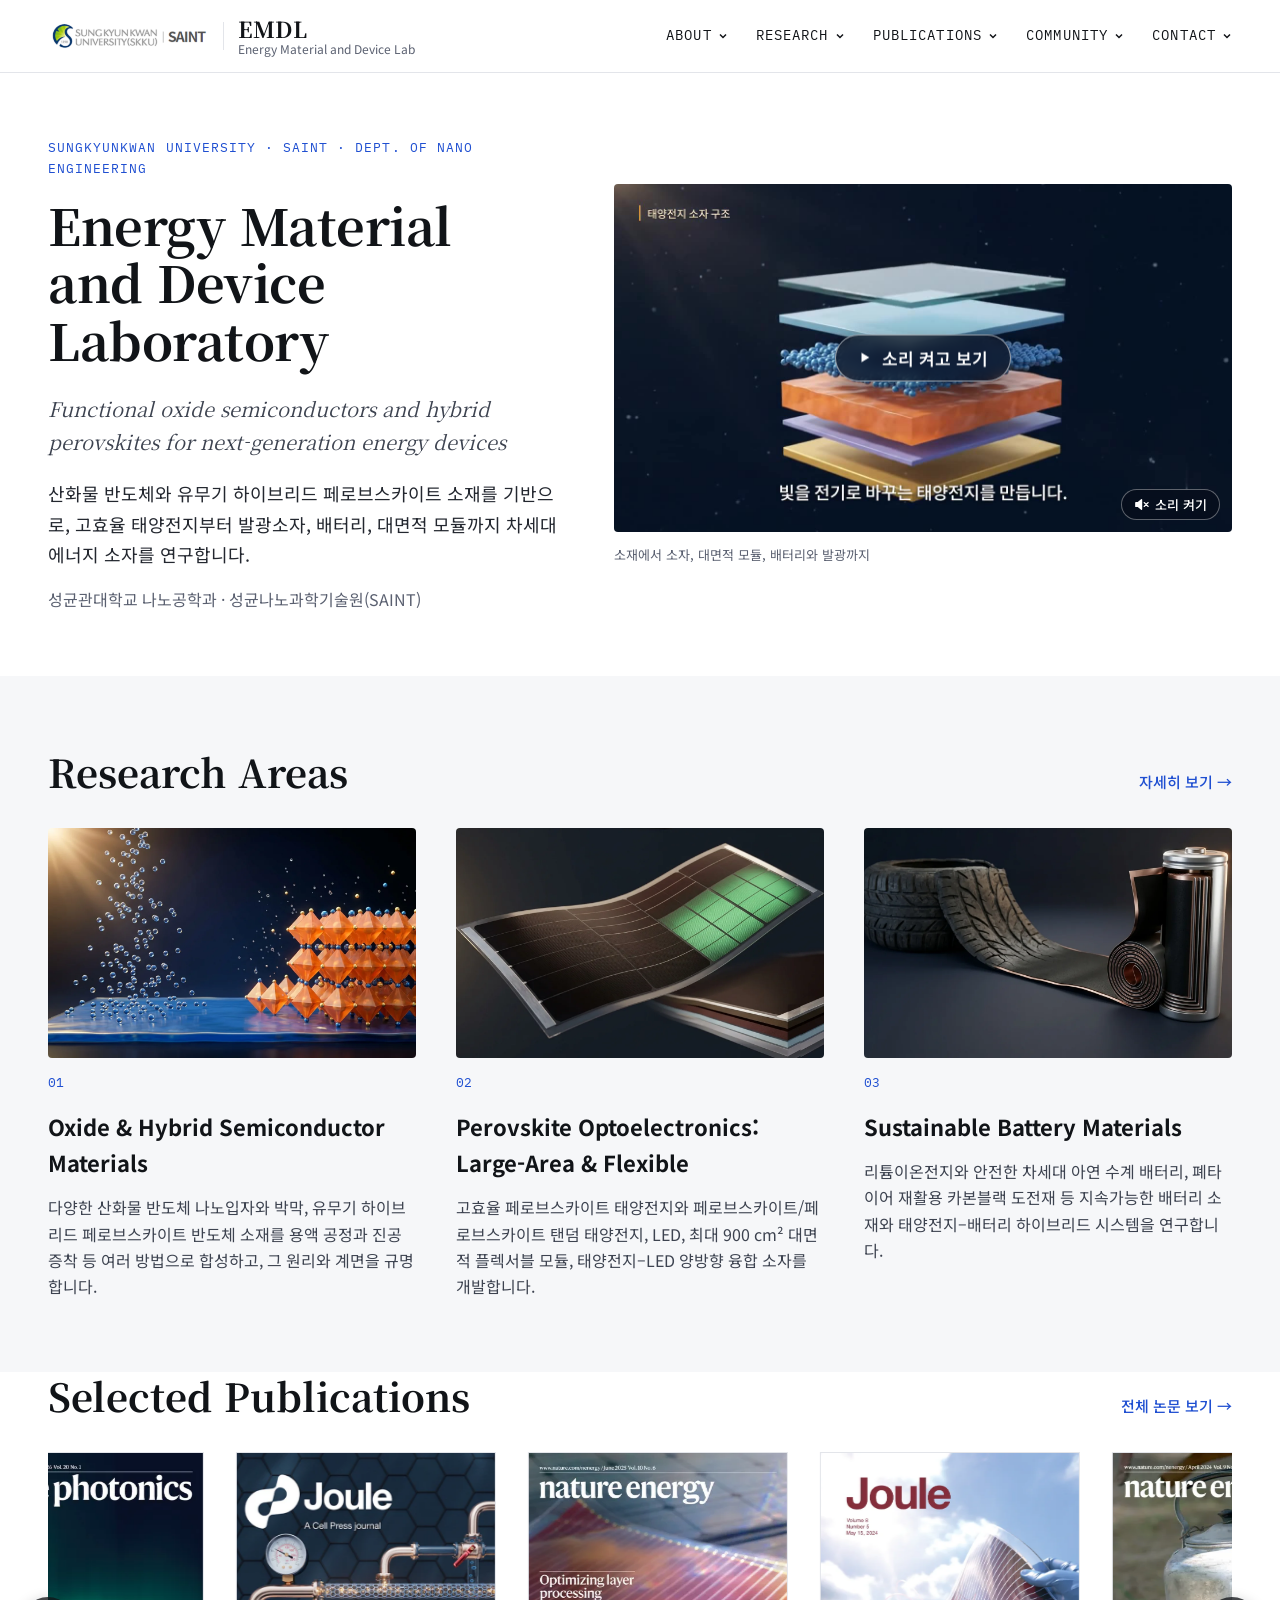
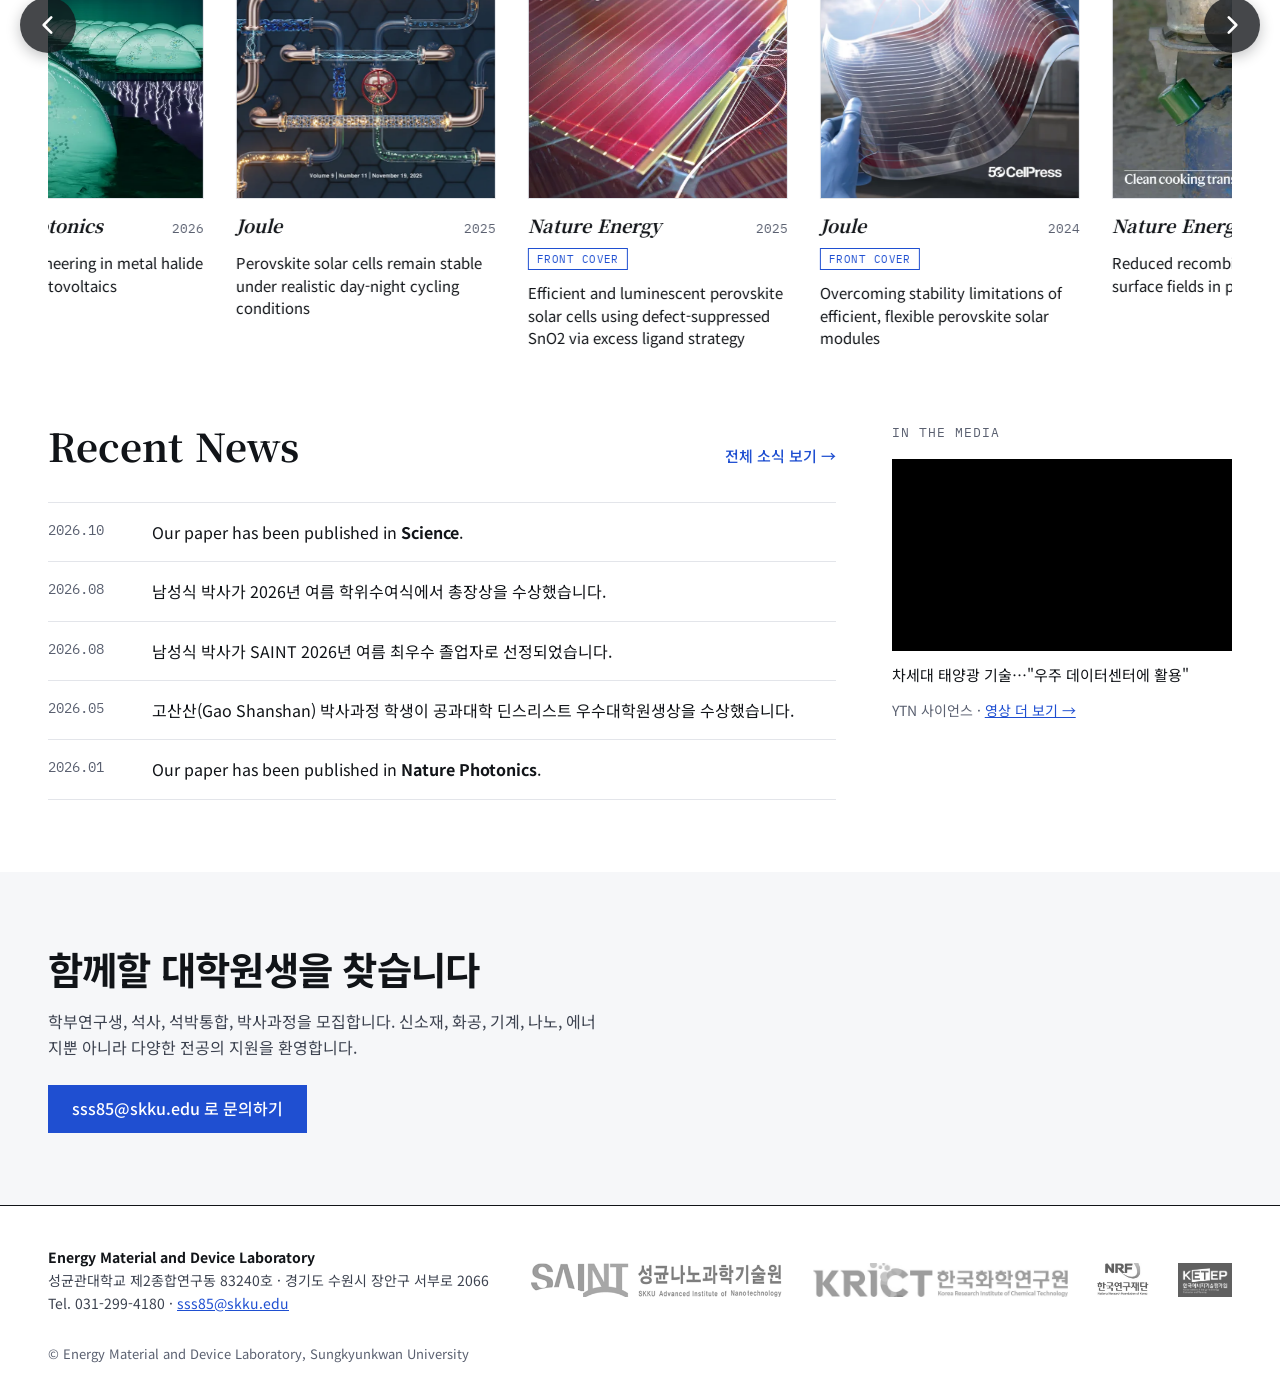
==== commit d69305c4: "Preview: show label tooltips above labels Co-Authored-By: Claude Opus 5.5 <noreply@anthropic.com> Cl" ====
--- a/index.html
+++ b/index.html
@@ -10,7 +10,7 @@
 <meta property="og:type" content="website">
 <link rel="icon" href="data:image/svg+xml,%3Csvg xmlns='http://www.w3.org/2000/svg' viewBox='0 0 32 32'%3E%3Crect width='32' height='32' fill='%23111418'/%3E%3Ctext x='16' y='22' font-family='serif' font-size='16' font-weight='700' fill='%23fff' text-anchor='middle'%3EE%3C/text%3E%3C/svg%3E">
 <link rel="preconnect" href="https://fonts.googleapis.com"><link rel="preconnect" href="https://fonts.gstatic.com" crossorigin><link href="https://fonts.googleapis.com/css2?family=Noto+Serif+KR:wght@500;700&amp;family=Noto+Sans+KR:wght@400;500;700&amp;family=IBM+Plex+Mono:wght@400;500&amp;display=swap" rel="stylesheet">
-<link rel="stylesheet" href="assets/css/site.css?v=2ff07f65">
+<link rel="stylesheet" href="assets/css/site.css?v=cb6bce87">
 <link rel="stylesheet" href="assets/css/hero.css?v=0b2c1a33">
 </head>
 <body>
--- a/assets/css/site.css
+++ b/assets/css/site.css
@@ -313,8 +313,9 @@
 .rf-l{position:absolute;transform:translate(-50%,-50%);z-index:1;padding:5px 13px;border-radius:999px;background:#fff;border:1px solid #d5d8de;
  color:#2b2f38;font-size:clamp(11px,1.15vw,15.5px);white-space:nowrap;box-shadow:0 1px 4px rgba(0,0,0,.12);cursor:default}
 .rf-l b{font-weight:700}
-.rf-tip{position:absolute;left:50%;top:calc(100% + 8px);transform:translateX(-50%);width:max-content;max-width:260px;white-space:normal;
+.rf-tip{position:absolute;left:50%;bottom:calc(100% + 8px);transform:translateX(-50%);width:max-content;max-width:260px;white-space:normal;
  padding:9px 12px;border-radius:6px;background:#2b2f38;color:#fff;font-size:13px;line-height:1.5;font-weight:400;opacity:0;visibility:hidden;pointer-events:none;z-index:3}
+.rf-l.dn .rf-tip{bottom:auto;top:calc(100% + 8px)}
 .rf-l:hover,.rf-l:focus-visible{z-index:4;border-color:var(--accent)}
 .rf-l:hover .rf-tip,.rf-l:focus-visible .rf-tip{opacity:1;visibility:visible}
 .rf-nums,.rf-key{display:none}
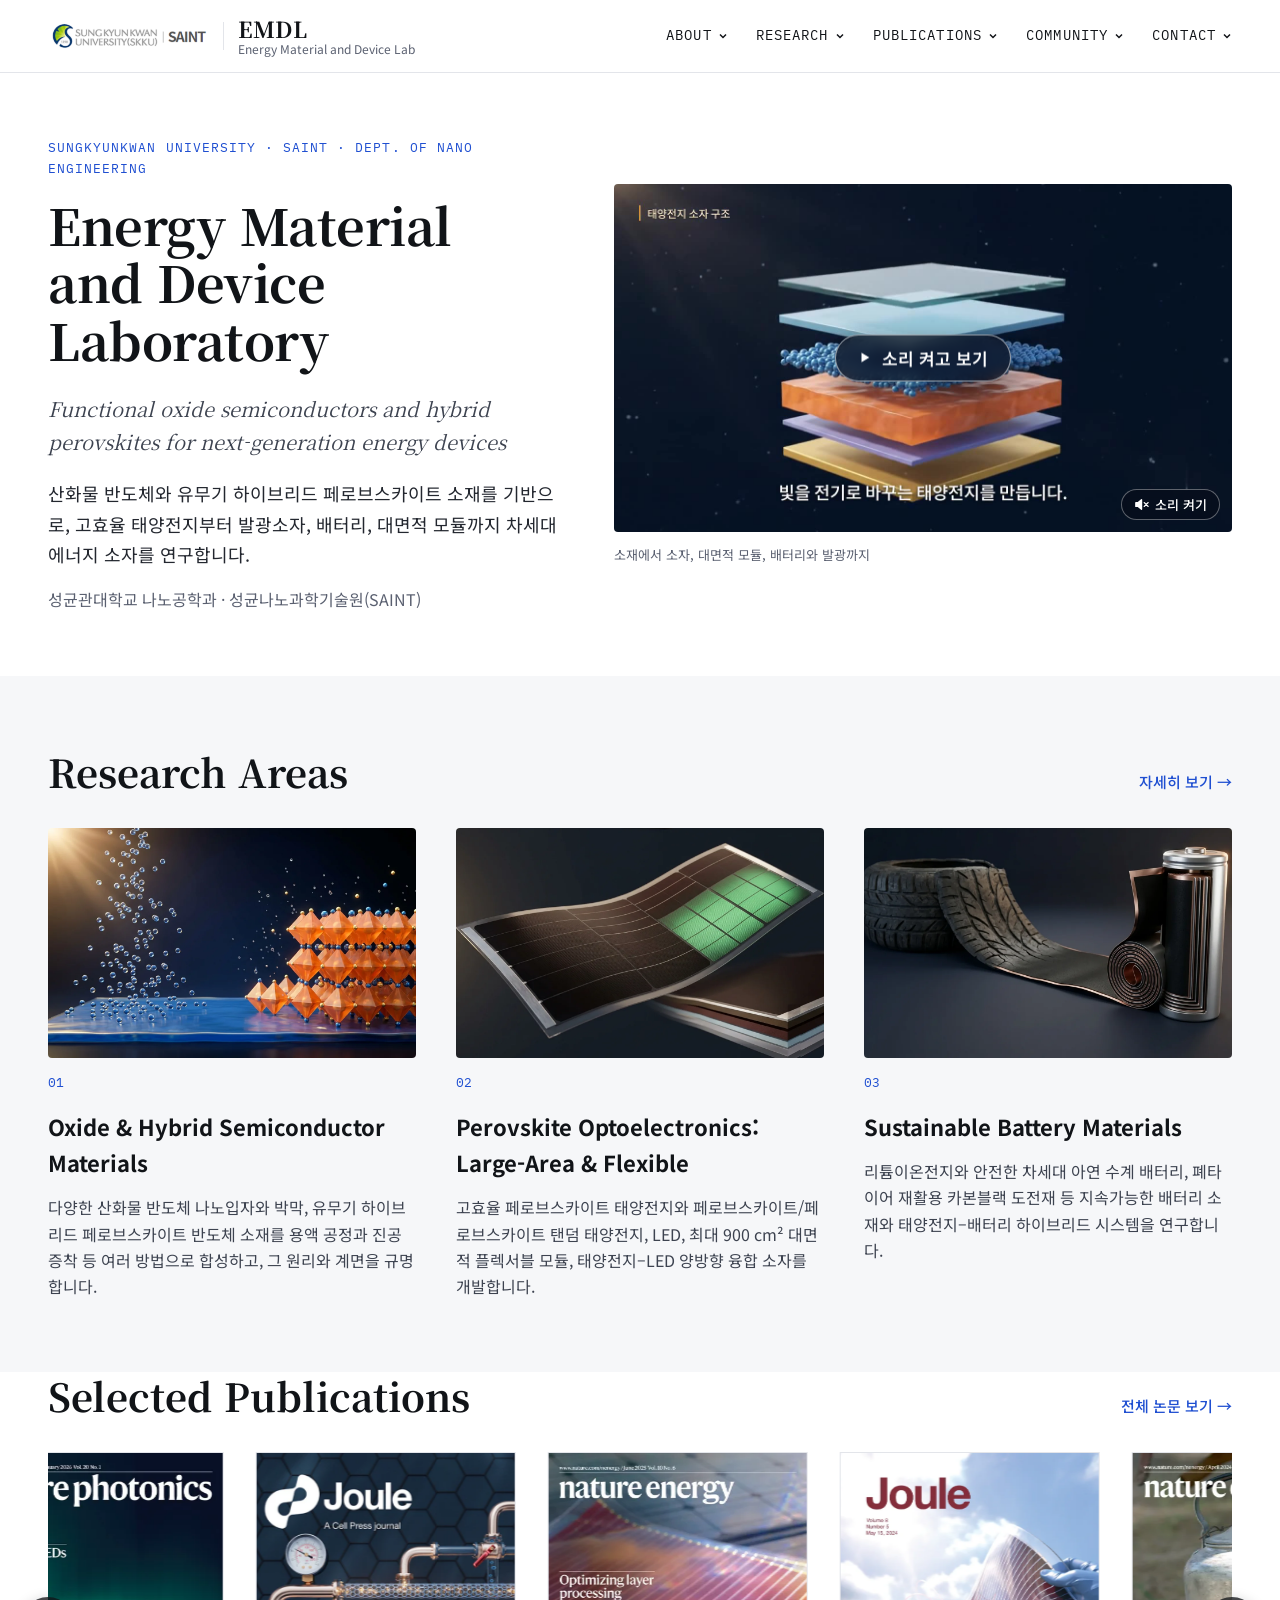
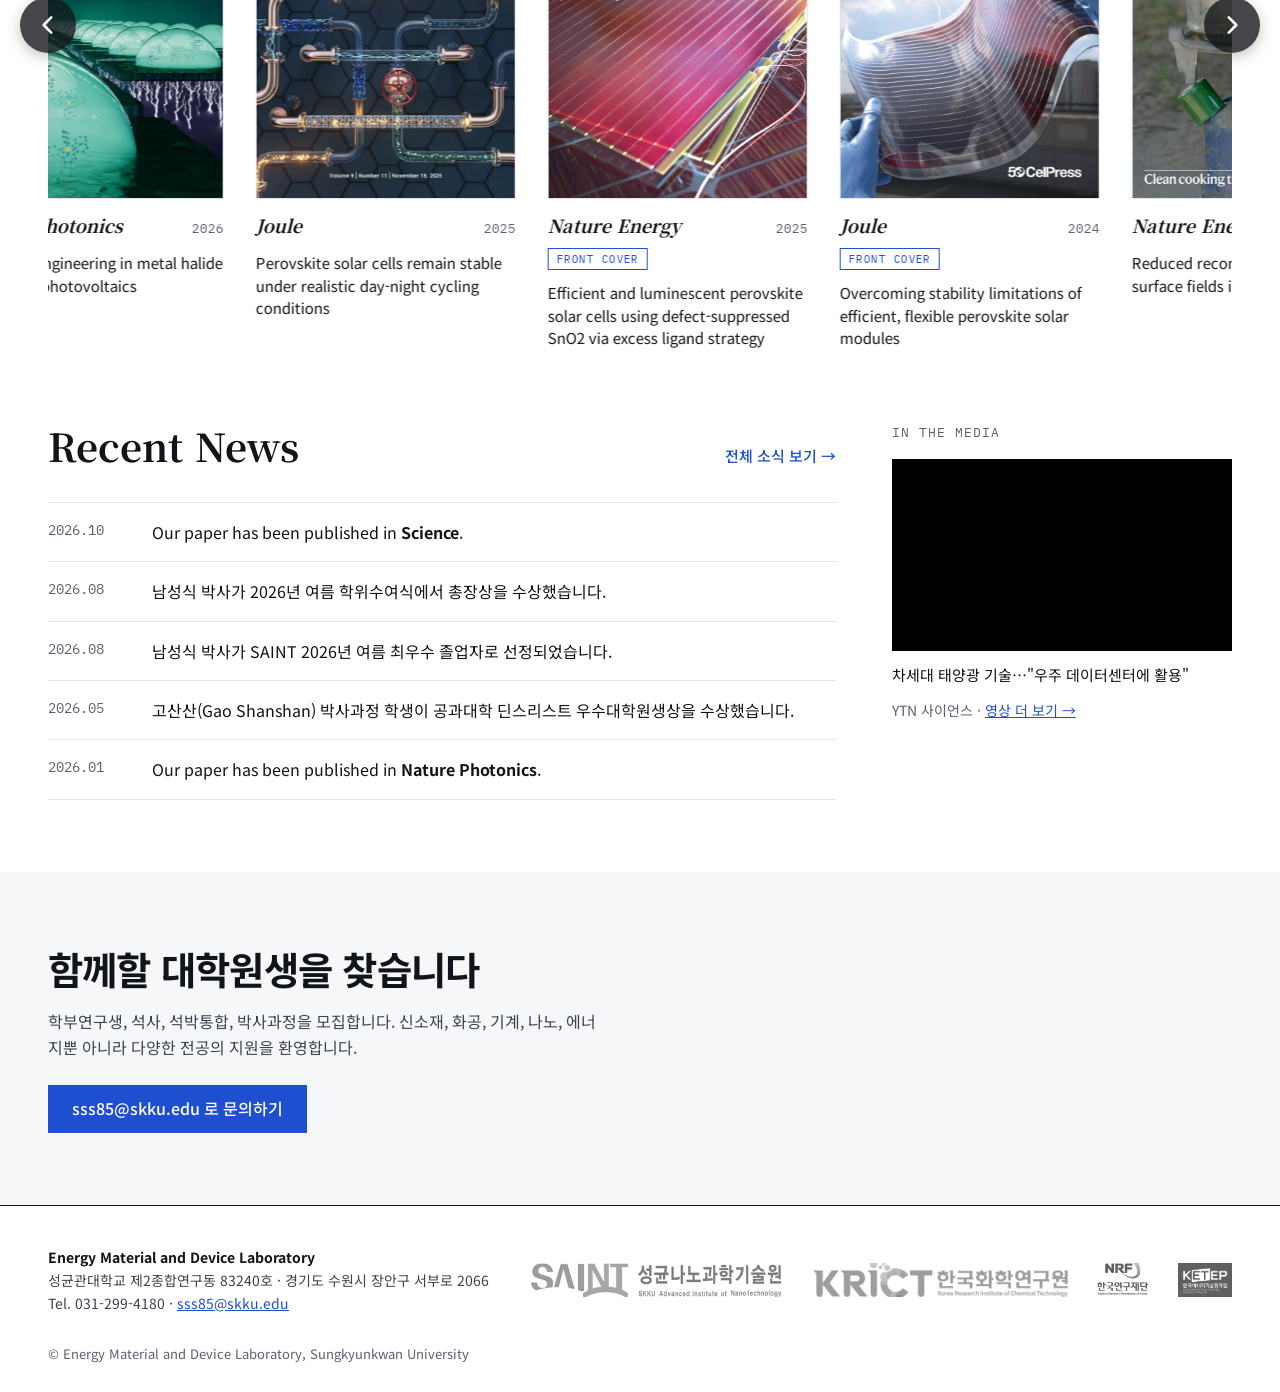
==== commit 6478a6e4: "Preview: label descriptions shown in caption under figure Co-Authored-By: Claude Opus 5.5 <noreply@a" ====
--- a/index.html
+++ b/index.html
@@ -10,7 +10,7 @@
 <meta property="og:type" content="website">
 <link rel="icon" href="data:image/svg+xml,%3Csvg xmlns='http://www.w3.org/2000/svg' viewBox='0 0 32 32'%3E%3Crect width='32' height='32' fill='%23111418'/%3E%3Ctext x='16' y='22' font-family='serif' font-size='16' font-weight='700' fill='%23fff' text-anchor='middle'%3EE%3C/text%3E%3C/svg%3E">
 <link rel="preconnect" href="https://fonts.googleapis.com"><link rel="preconnect" href="https://fonts.gstatic.com" crossorigin><link href="https://fonts.googleapis.com/css2?family=Noto+Serif+KR:wght@500;700&amp;family=Noto+Sans+KR:wght@400;500;700&amp;family=IBM+Plex+Mono:wght@400;500&amp;display=swap" rel="stylesheet">
-<link rel="stylesheet" href="assets/css/site.css?v=cb6bce87">
+<link rel="stylesheet" href="assets/css/site.css?v=d506f6ee">
 <link rel="stylesheet" href="assets/css/hero.css?v=0b2c1a33">
 </head>
 <body>
--- a/assets/css/site.css
+++ b/assets/css/site.css
@@ -317,7 +317,6 @@
  padding:9px 12px;border-radius:6px;background:#2b2f38;color:#fff;font-size:13px;line-height:1.5;font-weight:400;opacity:0;visibility:hidden;pointer-events:none;z-index:3}
 .rf-l.dn .rf-tip{bottom:auto;top:calc(100% + 8px)}
 .rf-l:hover,.rf-l:focus-visible{z-index:4;border-color:var(--accent)}
-.rf-l:hover .rf-tip,.rf-l:focus-visible .rf-tip{opacity:1;visibility:visible}
 .rf-nums,.rf-key{display:none}
 .rsteps{margin:8px 0 0;padding:0;list-style:none;counter-reset:s;display:grid;grid-template-columns:repeat(auto-fill,minmax(min(100%,420px),1fr));gap:22px 40px}
 .rsteps li{counter-increment:s;position:relative;padding:14px 0 0 40px;border-top:1px solid var(--line)}
@@ -335,3 +334,8 @@
  .rf-key li::before{content:counter(k);position:absolute;left:0;top:1px;width:20px;height:20px;border-radius:50%;background:var(--ink);color:#fff;font-size:11px;font-weight:700;display:flex;align-items:center;justify-content:center}
  .rf-key b{color:var(--ink)}
 }
+.rf-tip{display:none}
+.rf-cap{margin:10px 0 0;min-height:1.6em;font-size:15px;color:var(--muted)}
+.rf-cap.on{color:var(--ink-2)}
+.rf-cap b{color:var(--ink);margin-right:6px}
+@media (max-width:720px){.rf-cap{display:none}}
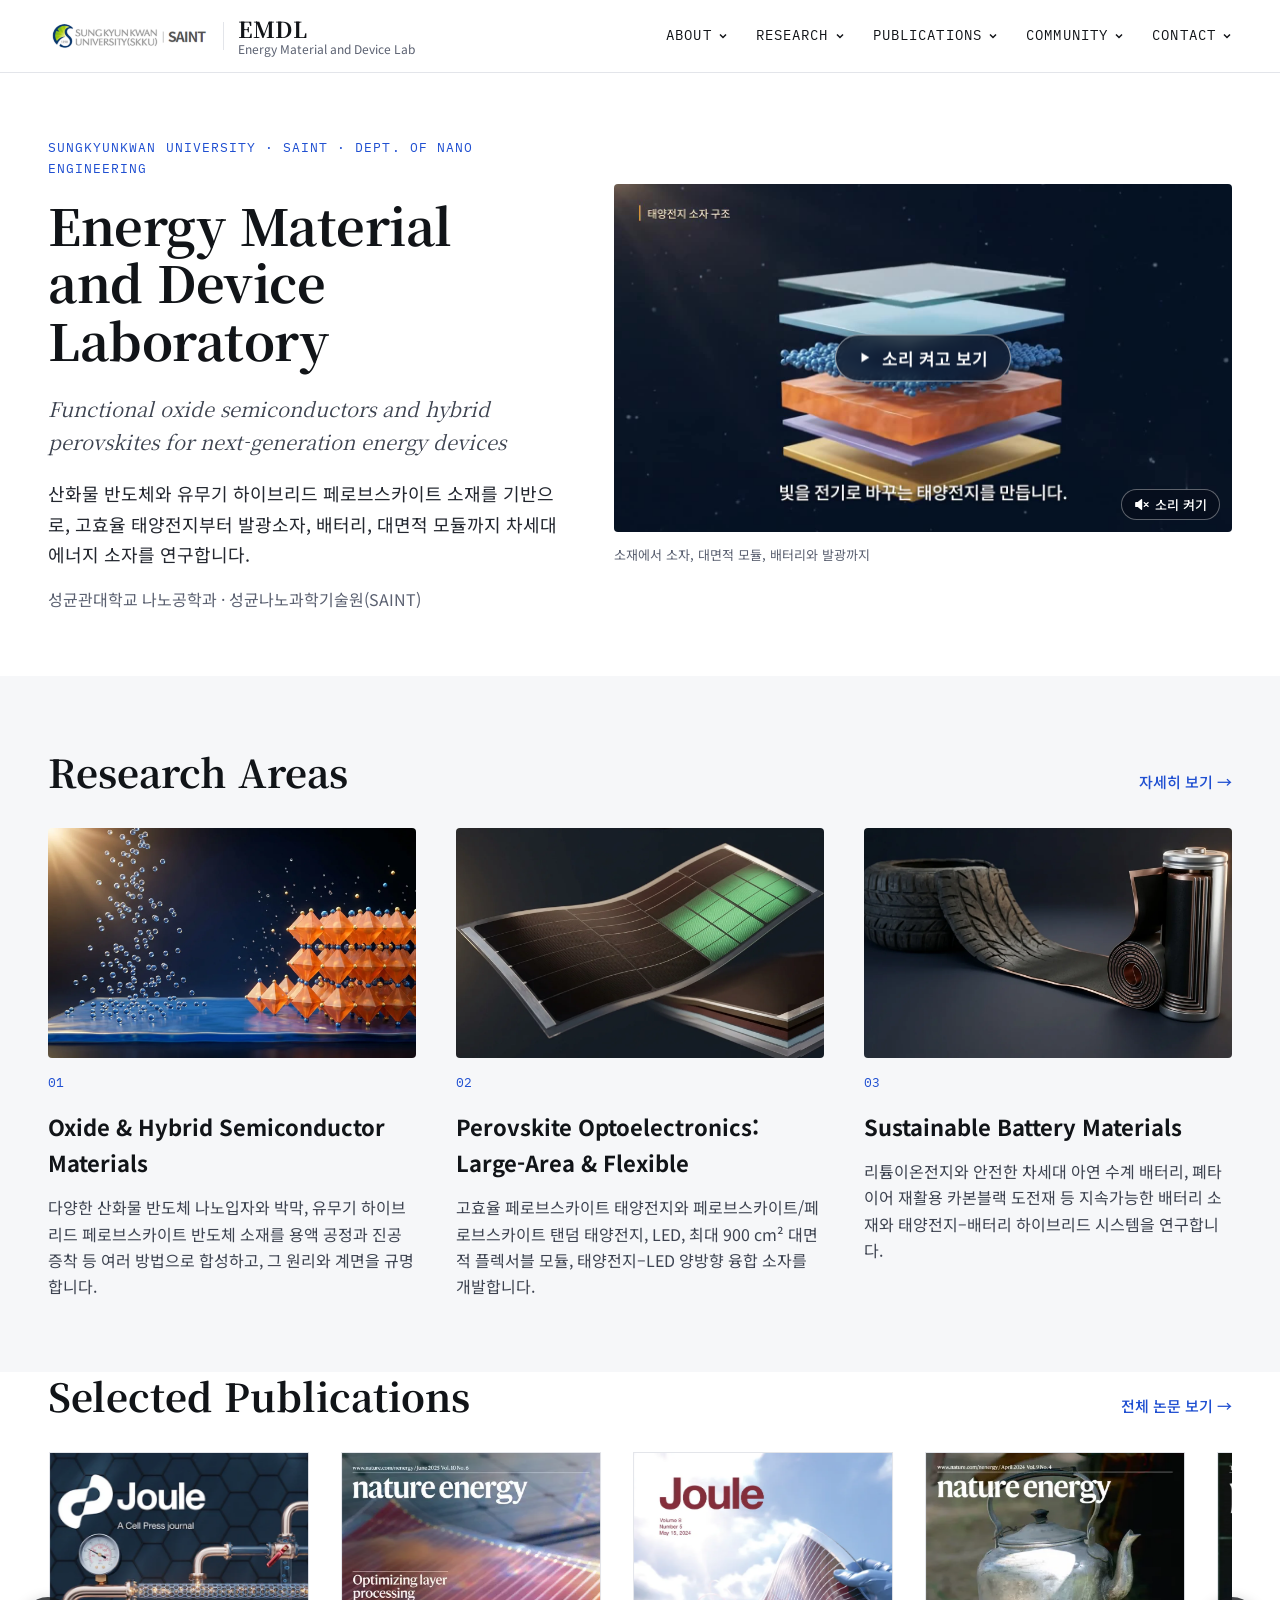
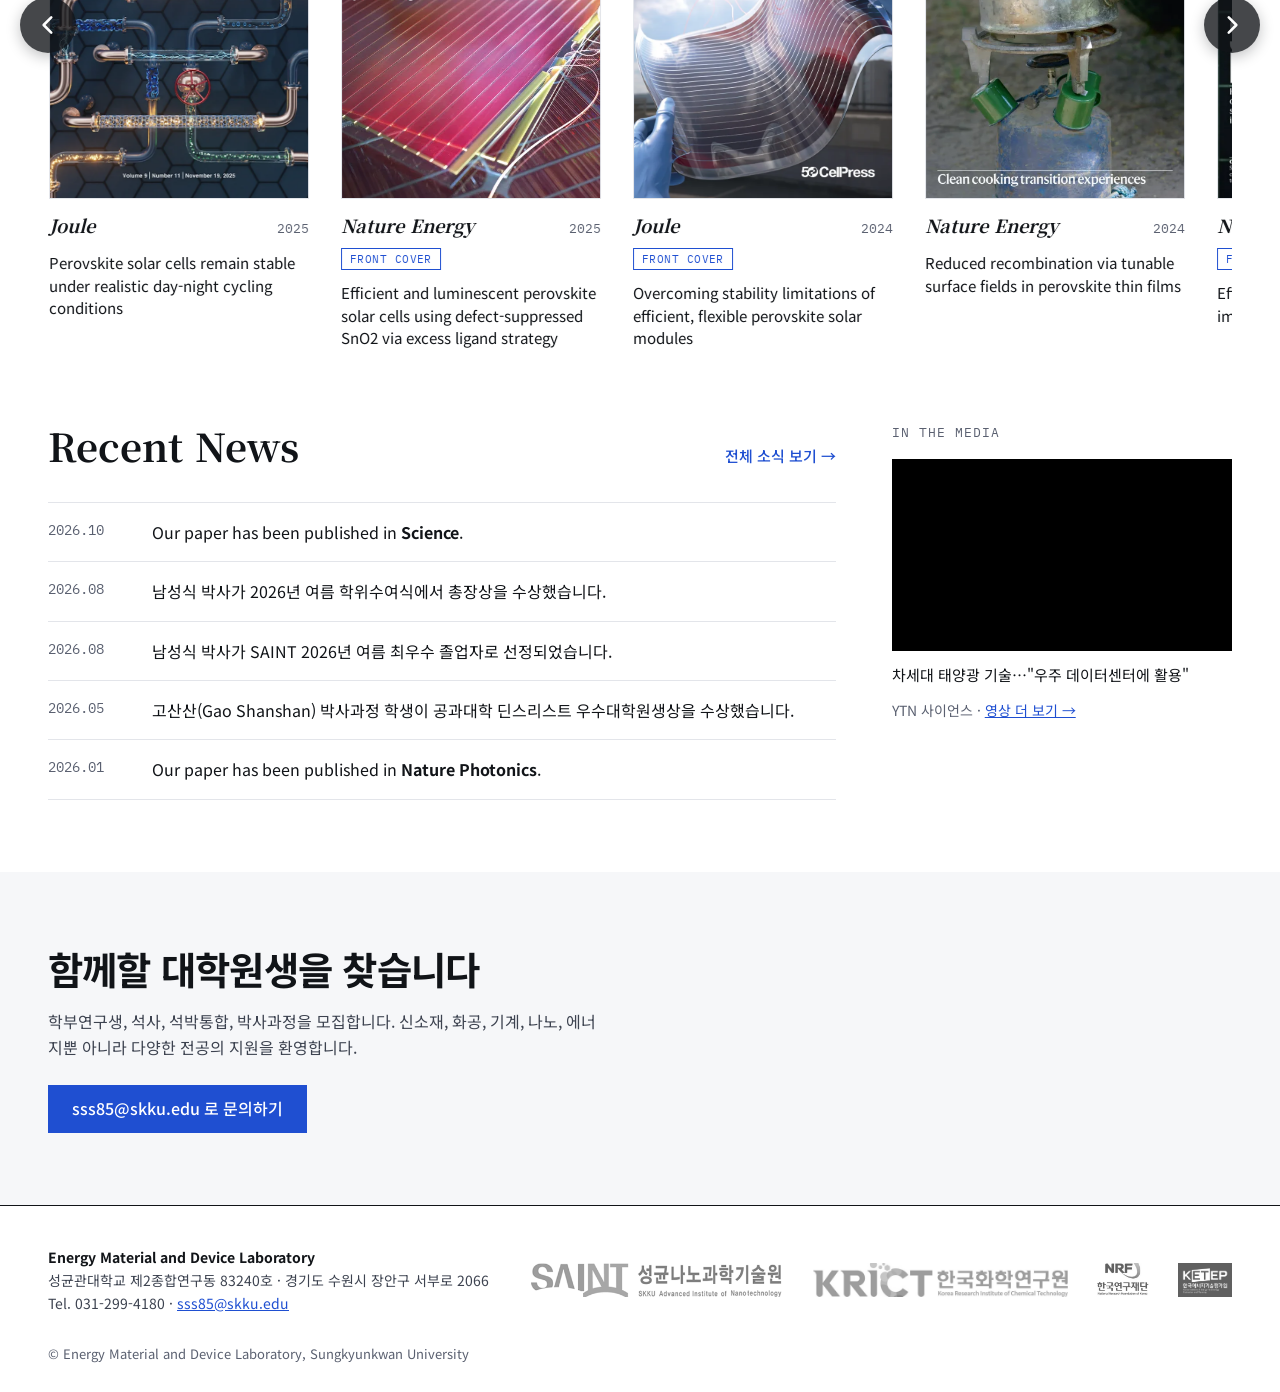
==== commit 923123a3: "Research mobile: collapse figure number key Co-Authored-By: Claude Opus 5.5 <noreply@anthropic.com> " ====
--- a/index.html
+++ b/index.html
@@ -10,7 +10,7 @@
 <meta property="og:type" content="website">
 <link rel="icon" href="data:image/svg+xml,%3Csvg xmlns='http://www.w3.org/2000/svg' viewBox='0 0 32 32'%3E%3Crect width='32' height='32' fill='%23111418'/%3E%3Ctext x='16' y='22' font-family='serif' font-size='16' font-weight='700' fill='%23fff' text-anchor='middle'%3EE%3C/text%3E%3C/svg%3E">
 <link rel="preconnect" href="https://fonts.googleapis.com"><link rel="preconnect" href="https://fonts.gstatic.com" crossorigin><link href="https://fonts.googleapis.com/css2?family=Noto+Serif+KR:wght@500;700&amp;family=Noto+Sans+KR:wght@400;500;700&amp;family=IBM+Plex+Mono:wght@400;500&amp;display=swap" rel="stylesheet">
-<link rel="stylesheet" href="assets/css/site.css?v=d506f6ee">
+<link rel="stylesheet" href="assets/css/site.css?v=30392ea5">
 <link rel="stylesheet" href="assets/css/hero.css?v=0b2c1a33">
 </head>
 <body>
--- a/assets/css/site.css
+++ b/assets/css/site.css
@@ -339,3 +339,7 @@
 .rf-cap.on{color:var(--ink-2)}
 .rf-cap b{color:var(--ink);margin-right:6px}
 @media (max-width:720px){.rf-cap{display:none}}
+.rf-more{display:none}
+@media (max-width:720px){.rf-more{display:block;margin:12px 0 0}
+ .rf-more summary{cursor:pointer;font-size:14px;color:var(--accent);list-style:none}
+ .rf-more summary::before{content:'+ '}.rf-more[open] summary::before{content:'− '}}
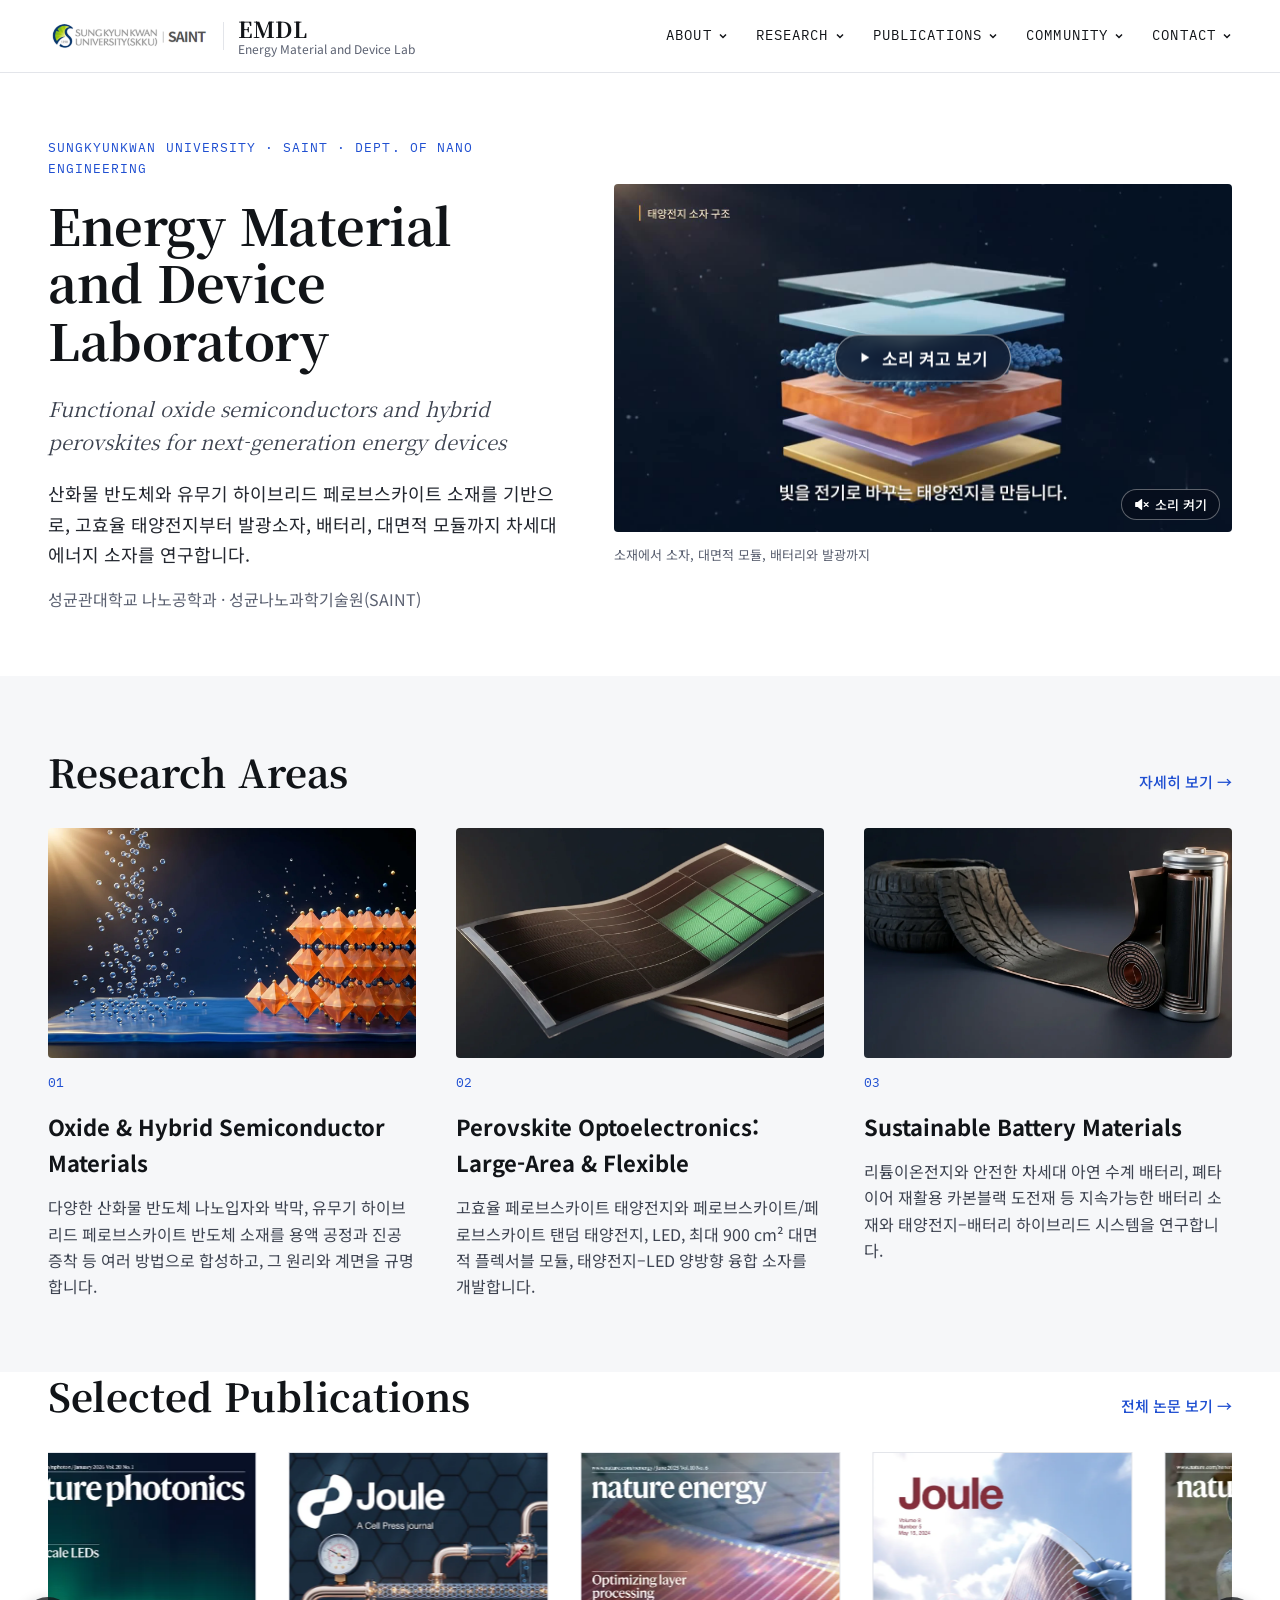
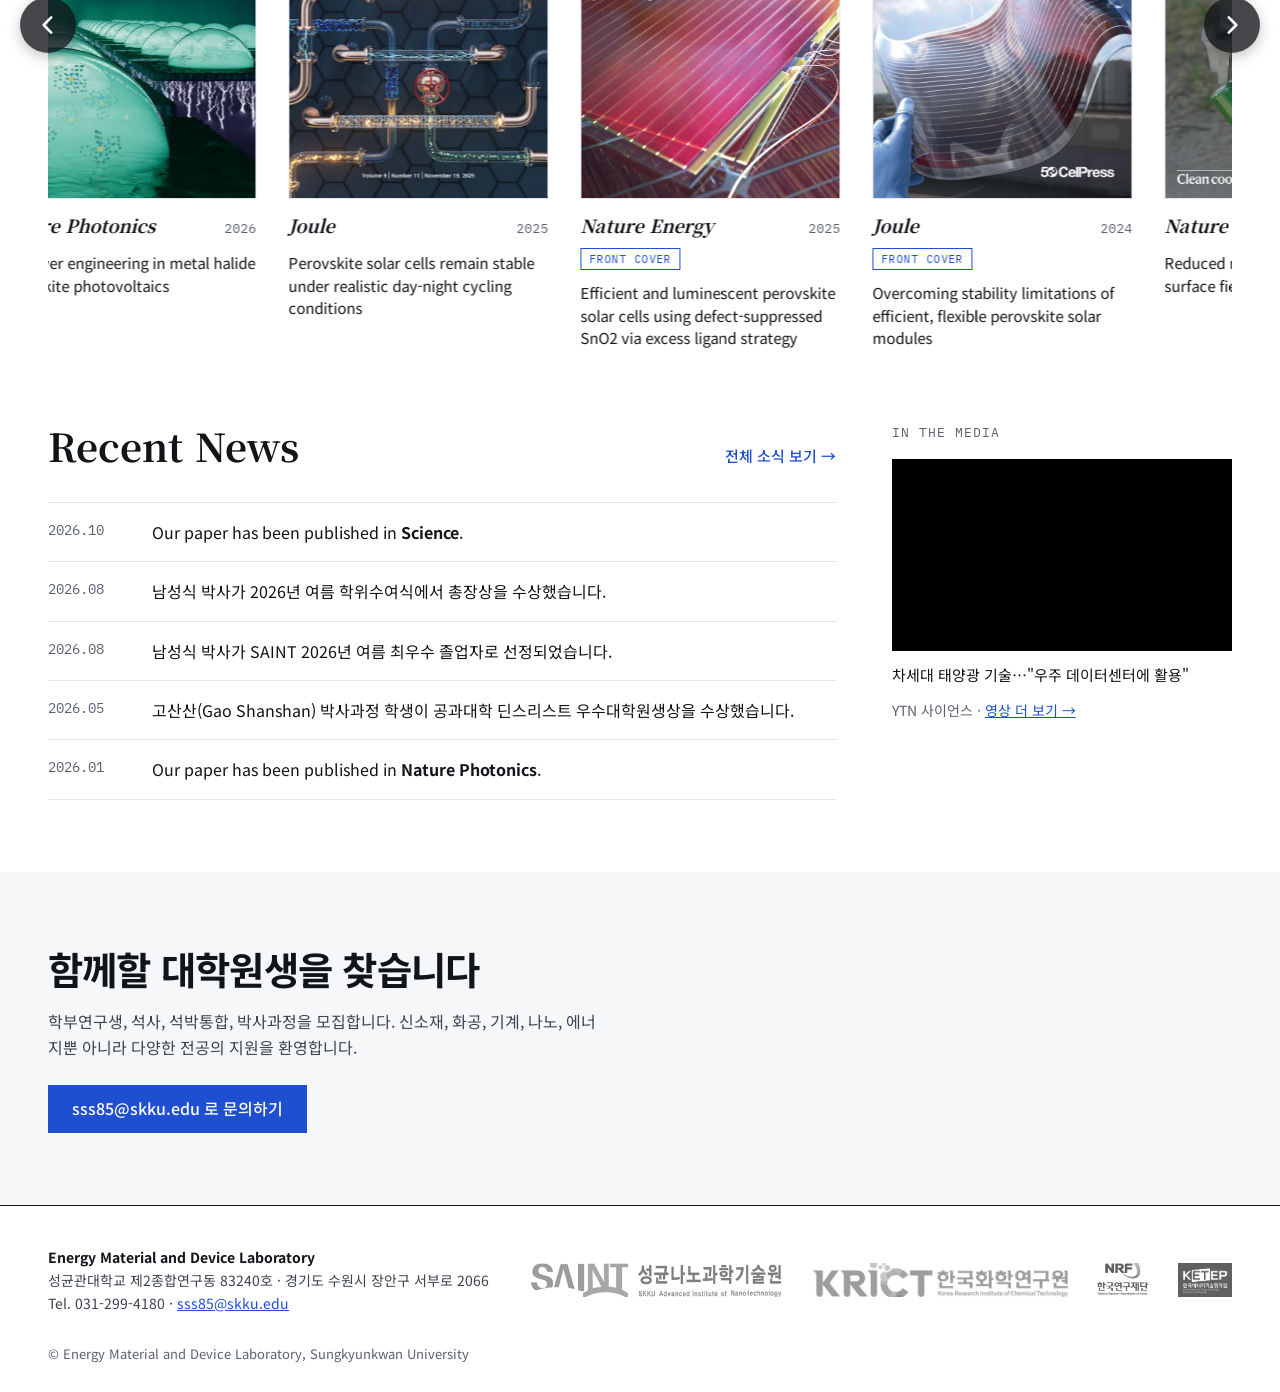
==== commit 55c99745: "Preview: research field tabs on desktop Co-Authored-By: Claude Opus 5.5 <noreply@anthropic.com> Clau" ====
--- a/index.html
+++ b/index.html
@@ -10,7 +10,7 @@
 <meta property="og:type" content="website">
 <link rel="icon" href="data:image/svg+xml,%3Csvg xmlns='http://www.w3.org/2000/svg' viewBox='0 0 32 32'%3E%3Crect width='32' height='32' fill='%23111418'/%3E%3Ctext x='16' y='22' font-family='serif' font-size='16' font-weight='700' fill='%23fff' text-anchor='middle'%3EE%3C/text%3E%3C/svg%3E">
 <link rel="preconnect" href="https://fonts.googleapis.com"><link rel="preconnect" href="https://fonts.gstatic.com" crossorigin><link href="https://fonts.googleapis.com/css2?family=Noto+Serif+KR:wght@500;700&amp;family=Noto+Sans+KR:wght@400;500;700&amp;family=IBM+Plex+Mono:wght@400;500&amp;display=swap" rel="stylesheet">
-<link rel="stylesheet" href="assets/css/site.css?v=30392ea5">
+<link rel="stylesheet" href="assets/css/site.css?v=66ef6cf4">
 <link rel="stylesheet" href="assets/css/hero.css?v=0b2c1a33">
 </head>
 <body>
--- a/assets/css/site.css
+++ b/assets/css/site.css
@@ -343,3 +343,19 @@
 @media (max-width:720px){.rf-more{display:block;margin:12px 0 0}
  .rf-more summary{cursor:pointer;font-size:14px;color:var(--accent);list-style:none}
  .rf-more summary::before{content:'+ '}.rf-more[open] summary::before{content:'− '}}
+/* research tabs (PC) */
+.rtabs{display:none}
+@media (min-width:721px){
+ .rtabs-wrap.js .rtabs{display:grid;grid-template-columns:repeat(3,minmax(0,1fr));gap:0;margin:0 0 8px;border-bottom:1px solid var(--line);position:sticky;top:72px;z-index:5;background:var(--bg)}
+ .rtab{display:flex;flex-direction:column;gap:4px;align-items:flex-start;text-align:left;padding:16px 18px 14px;border:0;border-bottom:3px solid transparent;background:none;cursor:pointer;font:inherit;color:var(--muted)}
+ .rtab:hover{color:var(--ink);background:rgba(0,0,0,.02)}
+ .rtab.on{color:var(--ink);border-bottom-color:var(--accent)}
+ .rtab:focus-visible{outline:2px solid var(--accent);outline-offset:-2px}
+ .rt-n{font-family:var(--mono);font-size:12px;color:var(--accent)}
+ .rt-en{font-family:var(--serif);font-size:18px;font-weight:700;line-height:1.3}
+ .rt-ko{font-size:13.5px}
+ .rtabs-wrap.js .rblock{display:none}
+ .rtabs-wrap.js .rblock.on{display:flex;border-top:0;padding-top:24px}
+ .rtabs-wrap.js .rblock>.eyebrow,.rtabs-wrap.js .rblock>h2,.rtabs-wrap.js .rblock>.rko{display:none}
+ .rtabs-wrap.js .rblock>.lead{font-size:18px;color:var(--ink)}
+}
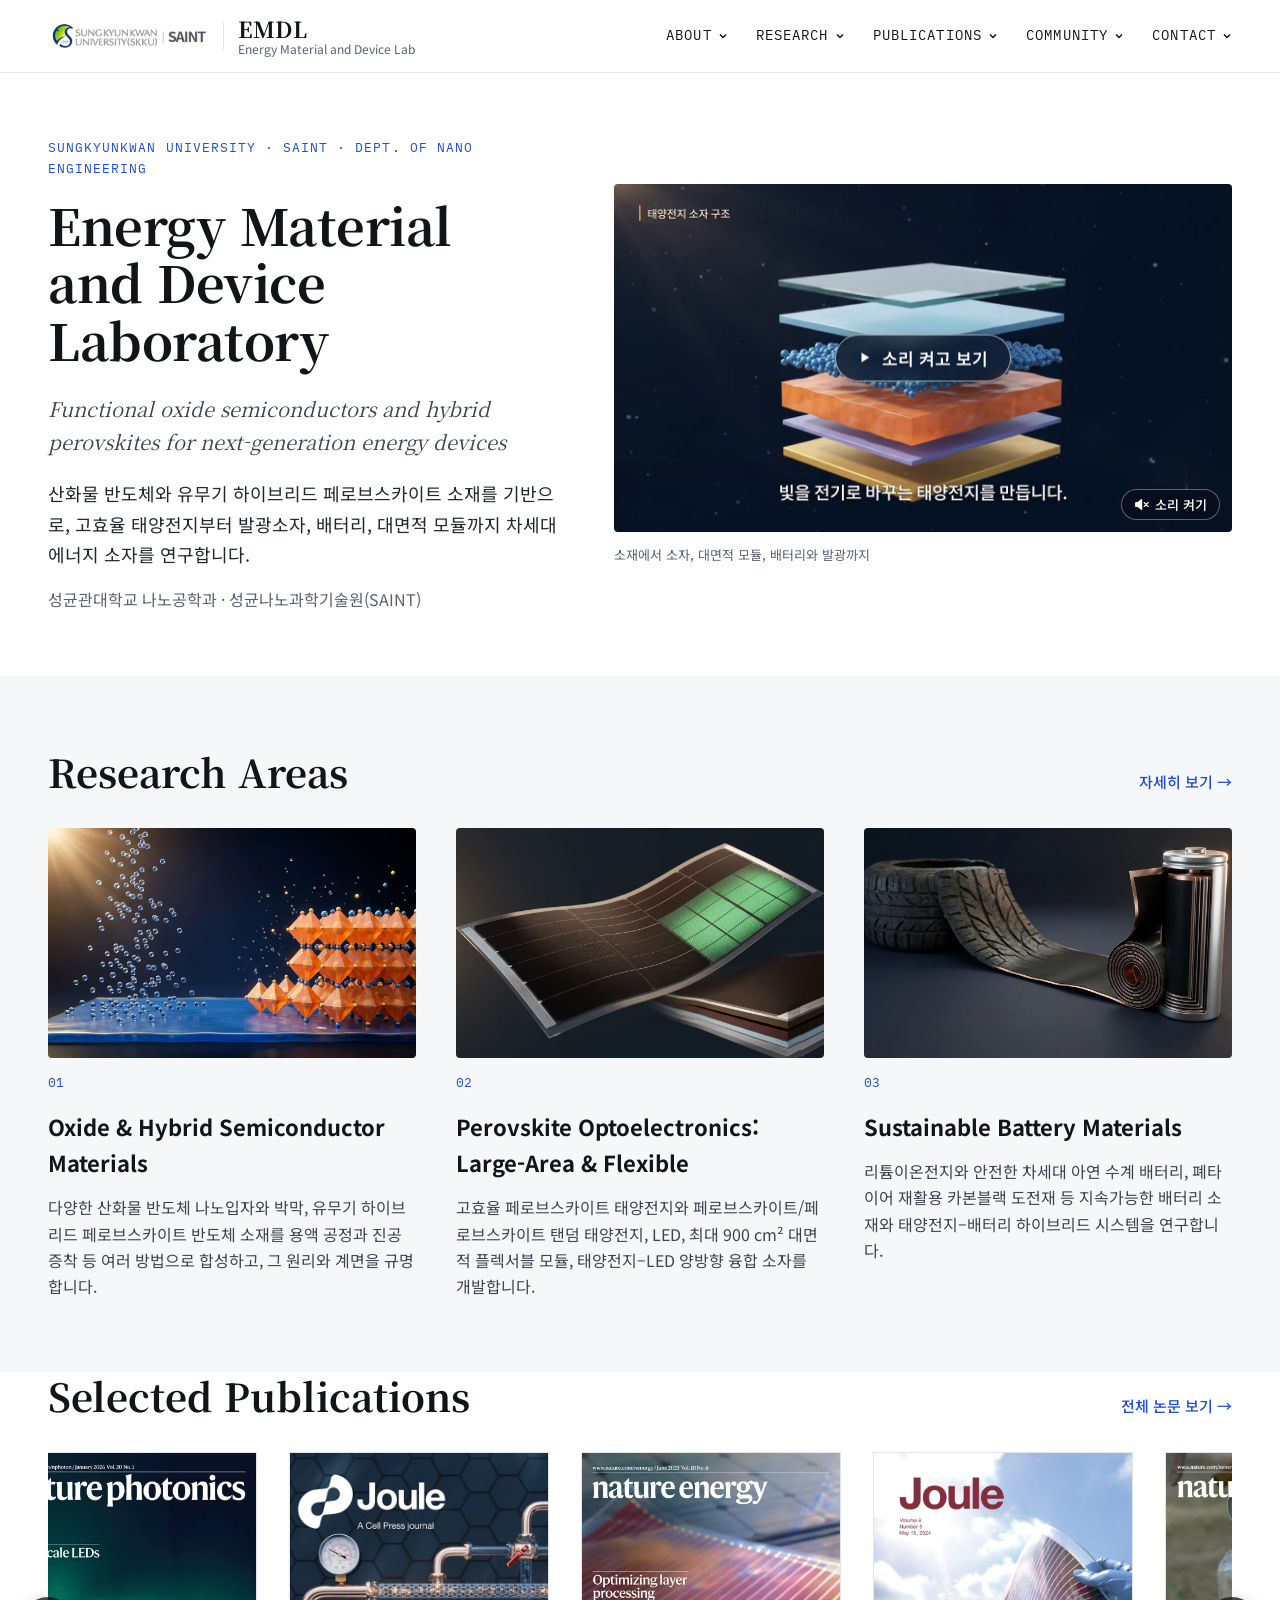
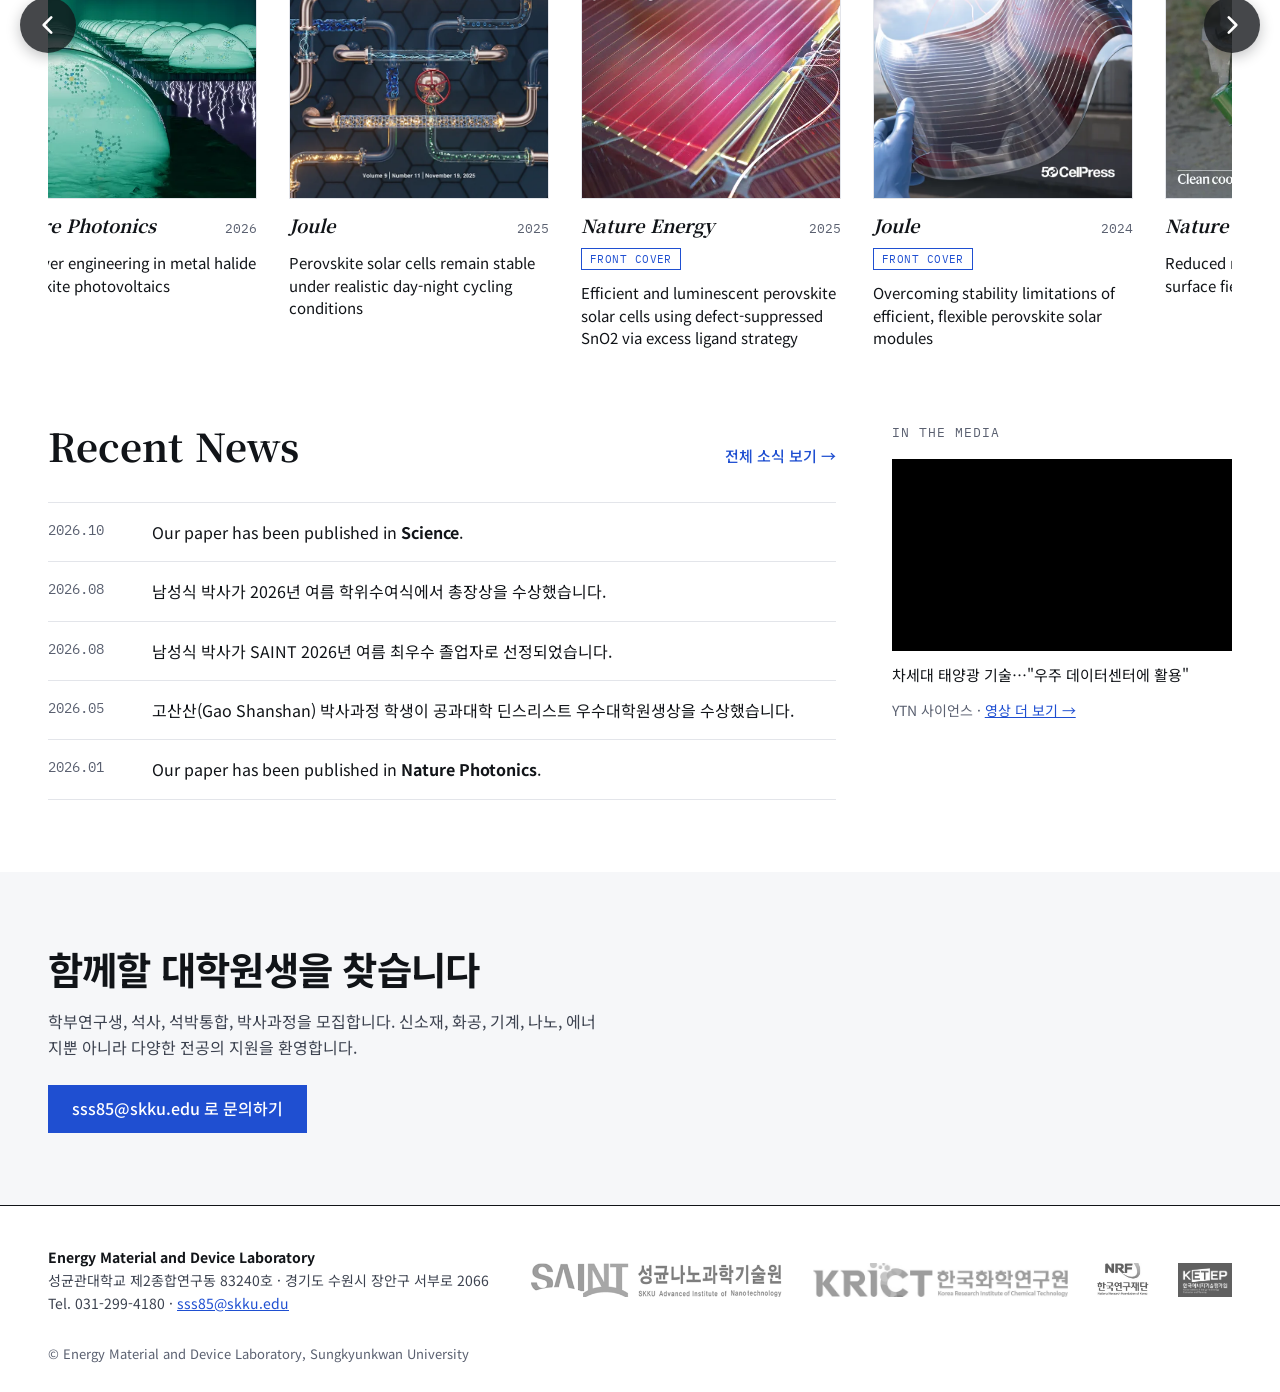
==== commit ddddcfdf: "Preview: research summary cards on desktop Co-Authored-By: Claude Opus 5.5 <noreply@anthropic.com> C" ====
--- a/index.html
+++ b/index.html
@@ -10,7 +10,7 @@
 <meta property="og:type" content="website">
 <link rel="icon" href="data:image/svg+xml,%3Csvg xmlns='http://www.w3.org/2000/svg' viewBox='0 0 32 32'%3E%3Crect width='32' height='32' fill='%23111418'/%3E%3Ctext x='16' y='22' font-family='serif' font-size='16' font-weight='700' fill='%23fff' text-anchor='middle'%3EE%3C/text%3E%3C/svg%3E">
 <link rel="preconnect" href="https://fonts.googleapis.com"><link rel="preconnect" href="https://fonts.gstatic.com" crossorigin><link href="https://fonts.googleapis.com/css2?family=Noto+Serif+KR:wght@500;700&amp;family=Noto+Sans+KR:wght@400;500;700&amp;family=IBM+Plex+Mono:wght@400;500&amp;display=swap" rel="stylesheet">
-<link rel="stylesheet" href="assets/css/site.css?v=66ef6cf4">
+<link rel="stylesheet" href="assets/css/site.css?v=7ffe622a">
 <link rel="stylesheet" href="assets/css/hero.css?v=0b2c1a33">
 </head>
 <body>
--- a/assets/css/site.css
+++ b/assets/css/site.css
@@ -343,19 +343,18 @@
 @media (max-width:720px){.rf-more{display:block;margin:12px 0 0}
  .rf-more summary{cursor:pointer;font-size:14px;color:var(--accent);list-style:none}
  .rf-more summary::before{content:'+ '}.rf-more[open] summary::before{content:'− '}}
-/* research tabs (PC) */
-.rtabs{display:none}
+/* research summary cards (PC) */
+.rcards{display:none}
 @media (min-width:721px){
- .rtabs-wrap.js .rtabs{display:grid;grid-template-columns:repeat(3,minmax(0,1fr));gap:0;margin:0 0 8px;border-bottom:1px solid var(--line);position:sticky;top:72px;z-index:5;background:var(--bg)}
- .rtab{display:flex;flex-direction:column;gap:4px;align-items:flex-start;text-align:left;padding:16px 18px 14px;border:0;border-bottom:3px solid transparent;background:none;cursor:pointer;font:inherit;color:var(--muted)}
- .rtab:hover{color:var(--ink);background:rgba(0,0,0,.02)}
- .rtab.on{color:var(--ink);border-bottom-color:var(--accent)}
- .rtab:focus-visible{outline:2px solid var(--accent);outline-offset:-2px}
- .rt-n{font-family:var(--mono);font-size:12px;color:var(--accent)}
- .rt-en{font-family:var(--serif);font-size:18px;font-weight:700;line-height:1.3}
- .rt-ko{font-size:13.5px}
- .rtabs-wrap.js .rblock{display:none}
- .rtabs-wrap.js .rblock.on{display:flex;border-top:0;padding-top:24px}
- .rtabs-wrap.js .rblock>.eyebrow,.rtabs-wrap.js .rblock>h2,.rtabs-wrap.js .rblock>.rko{display:none}
- .rtabs-wrap.js .rblock>.lead{font-size:18px;color:var(--ink)}
-}
+ .rcards{display:grid;grid-template-columns:repeat(3,minmax(0,1fr));gap:28px;margin:0 0 48px}
+ .rcard{display:flex;flex-direction:column;gap:6px;color:var(--ink);text-decoration:none}
+ .rc-img{display:block;aspect-ratio:16/9;overflow:hidden;border:1px solid var(--line);margin-bottom:10px}
+ .rc-img img{width:100%;height:100%;object-fit:cover}
+ .rc-n{font-family:var(--mono);font-size:12px;color:var(--accent)}
+ .rc-en{font-family:var(--serif);font-size:19px;font-weight:700;line-height:1.3}
+ .rc-ko{font-size:14px;color:var(--muted)}
+ .rc-s{font-size:14.5px;line-height:1.6;color:var(--ink-2)}
+ .rc-go{margin-top:4px;font-size:14px;color:var(--accent)}
+ .rcard:hover .rc-en{color:var(--accent)}
+ .rcard:focus-visible{outline:2px solid var(--accent);outline-offset:4px}
+}
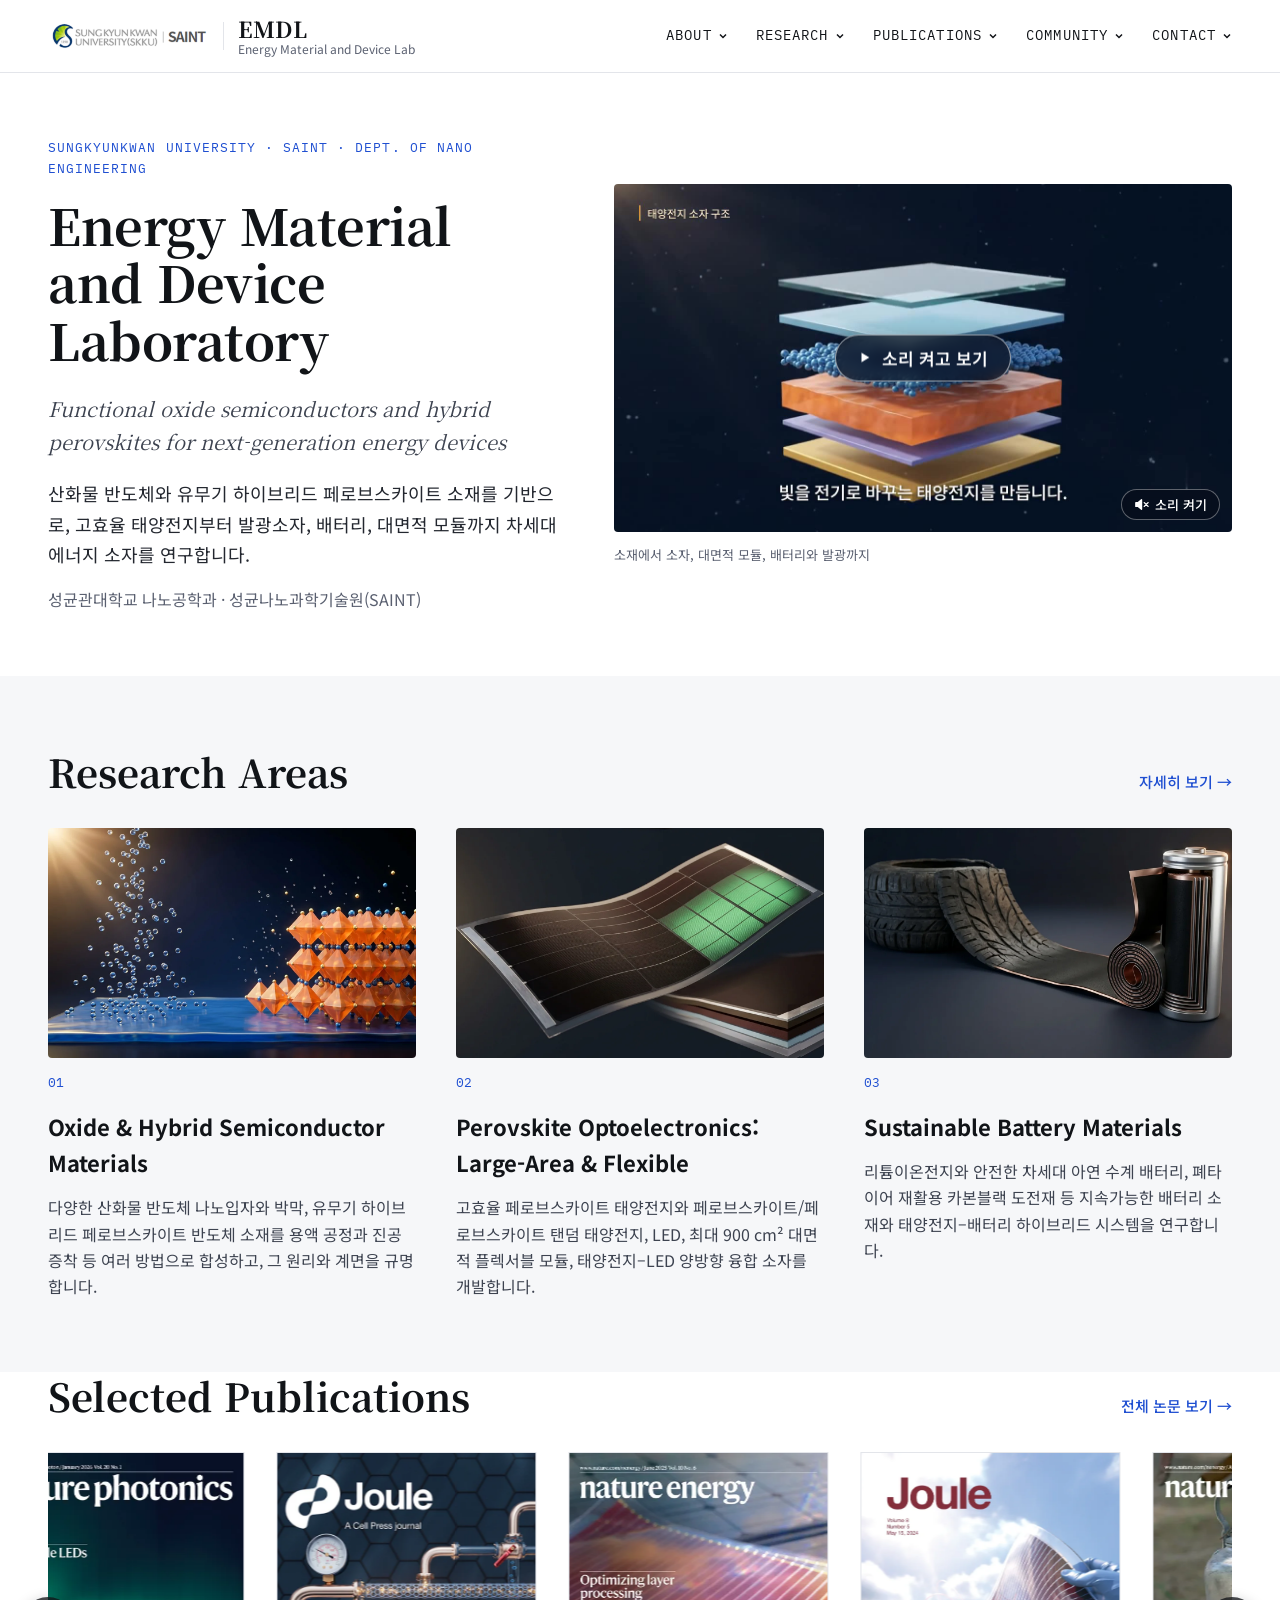
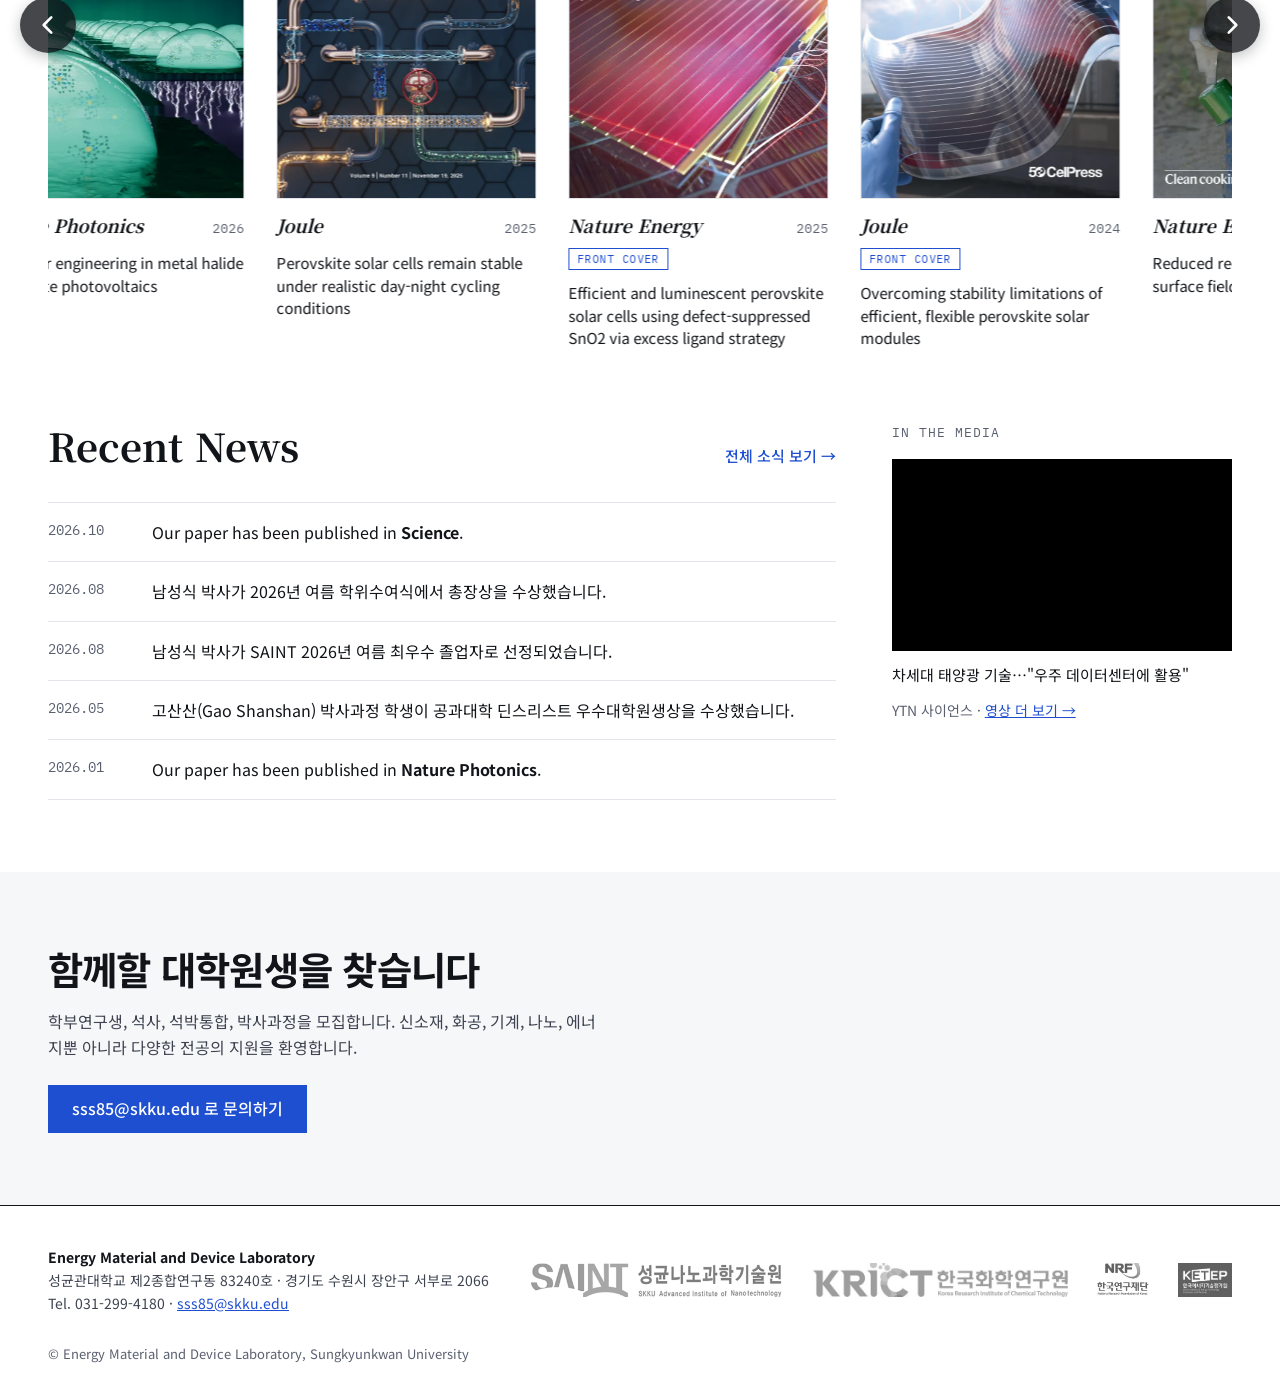
==== commit bf9e6ce1: "Overview labels: drop backdrop blur that left blank boxes in some browsers Co-Authored-By: Claude Op" ====
--- a/index.html
+++ b/index.html
@@ -10,7 +10,7 @@
 <meta property="og:type" content="website">
 <link rel="icon" href="data:image/svg+xml,%3Csvg xmlns='http://www.w3.org/2000/svg' viewBox='0 0 32 32'%3E%3Crect width='32' height='32' fill='%23111418'/%3E%3Ctext x='16' y='22' font-family='serif' font-size='16' font-weight='700' fill='%23fff' text-anchor='middle'%3EE%3C/text%3E%3C/svg%3E">
 <link rel="preconnect" href="https://fonts.googleapis.com"><link rel="preconnect" href="https://fonts.gstatic.com" crossorigin><link href="https://fonts.googleapis.com/css2?family=Noto+Serif+KR:wght@500;700&amp;family=Noto+Sans+KR:wght@400;500;700&amp;family=IBM+Plex+Mono:wght@400;500&amp;display=swap" rel="stylesheet">
-<link rel="stylesheet" href="assets/css/site.css?v=7ffe622a">
+<link rel="stylesheet" href="assets/css/site.css?v=b68ef25a">
 <link rel="stylesheet" href="assets/css/hero.css?v=0b2c1a33">
 </head>
 <body>
--- a/assets/css/site.css
+++ b/assets/css/site.css
@@ -287,7 +287,7 @@
 .overview img{width:100%;border:1px solid var(--line)}
 .ov-wrap{position:relative}
 .ov-l{position:absolute;transform:translate(-50%,0);white-space:nowrap;padding:5px 12px;font-size:clamp(12px,1.15vw,16px);font-weight:500;color:#fff;
- background:rgba(10,16,34,.62);border:1px solid rgba(255,255,255,.22);border-radius:999px;backdrop-filter:blur(3px);letter-spacing:-.01em}
+ background:rgba(10,16,34,.74);border:1px solid rgba(255,255,255,.22);border-radius:999px;letter-spacing:-.01em}
 .ov-l.l{transform:none}
 .ov-l i{display:none;font-style:normal}
 .ov-l em{font-style:normal}
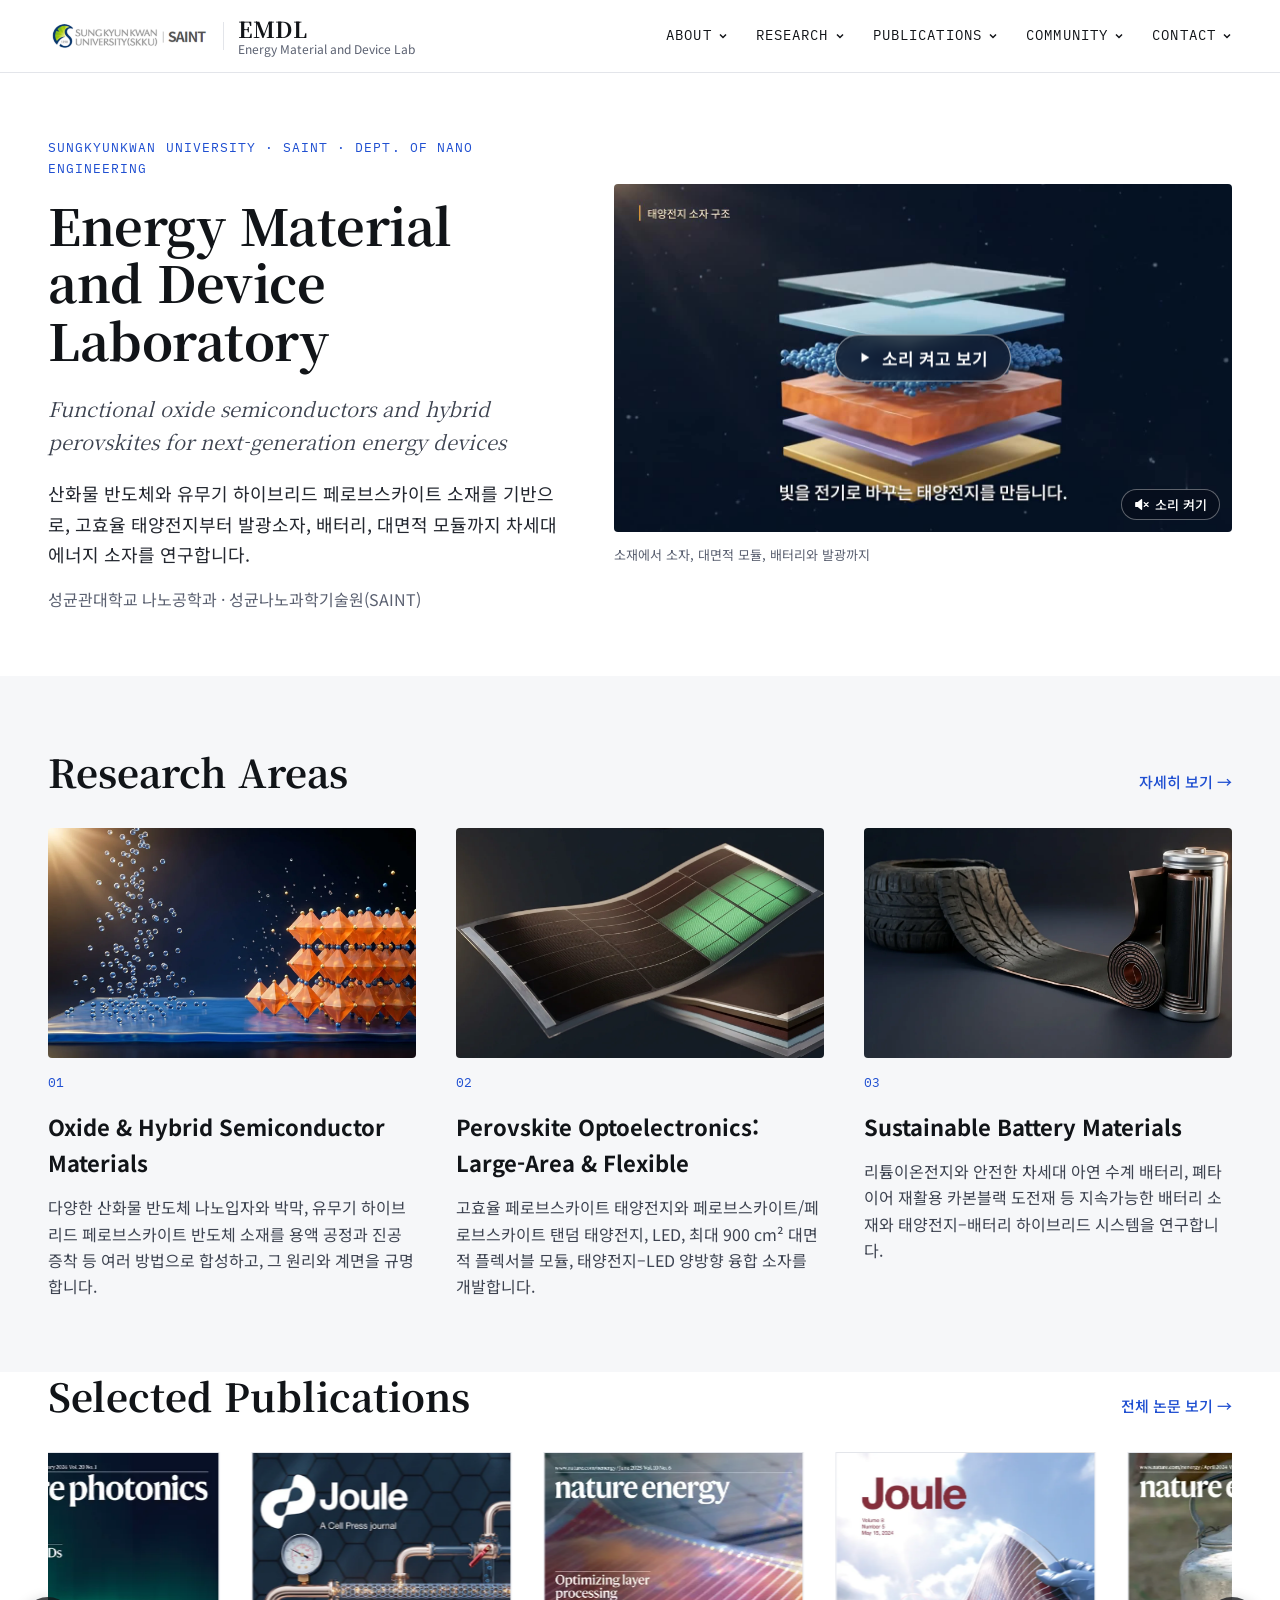
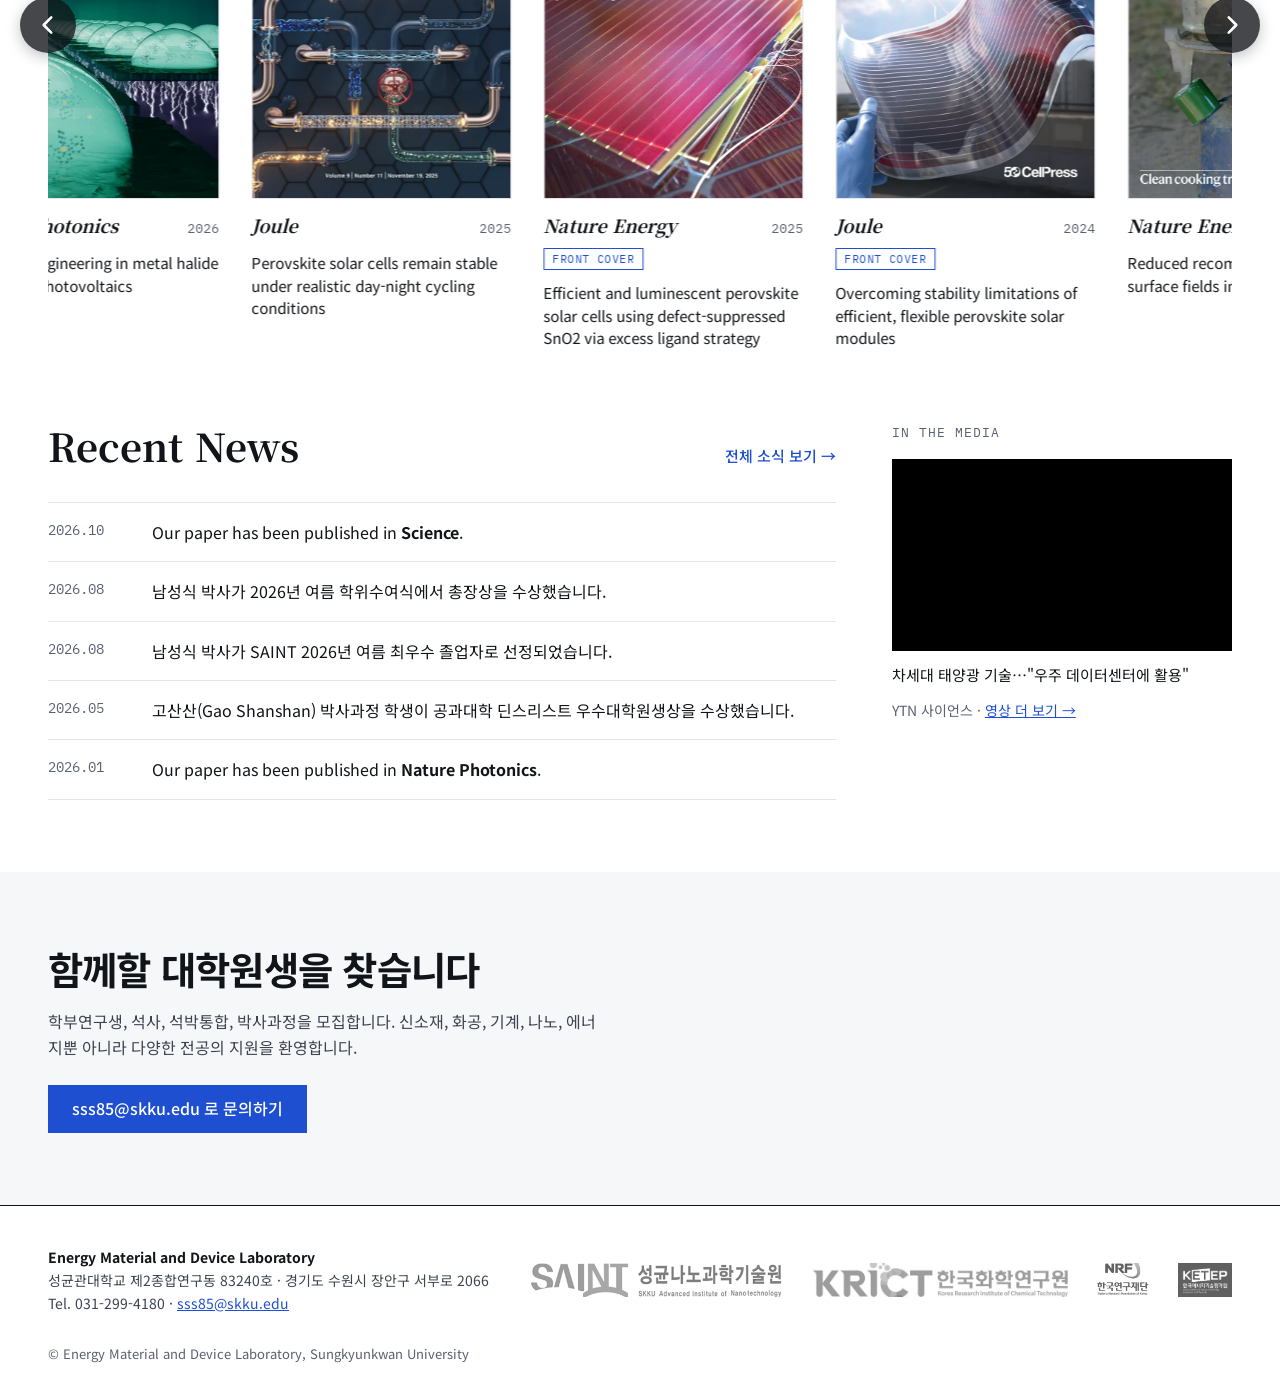
==== commit 6aef77f5: "Research: representative paragraph per field above figure, keep steps Co-Authored-By: Claude Opus 5." ====
--- a/index.html
+++ b/index.html
@@ -10,7 +10,7 @@
 <meta property="og:type" content="website">
 <link rel="icon" href="data:image/svg+xml,%3Csvg xmlns='http://www.w3.org/2000/svg' viewBox='0 0 32 32'%3E%3Crect width='32' height='32' fill='%23111418'/%3E%3Ctext x='16' y='22' font-family='serif' font-size='16' font-weight='700' fill='%23fff' text-anchor='middle'%3EE%3C/text%3E%3C/svg%3E">
 <link rel="preconnect" href="https://fonts.googleapis.com"><link rel="preconnect" href="https://fonts.gstatic.com" crossorigin><link href="https://fonts.googleapis.com/css2?family=Noto+Serif+KR:wght@500;700&amp;family=Noto+Sans+KR:wght@400;500;700&amp;family=IBM+Plex+Mono:wght@400;500&amp;display=swap" rel="stylesheet">
-<link rel="stylesheet" href="assets/css/site.css?v=b68ef25a">
+<link rel="stylesheet" href="assets/css/site.css?v=ec55af5c">
 <link rel="stylesheet" href="assets/css/hero.css?v=0b2c1a33">
 </head>
 <body>
--- a/assets/css/site.css
+++ b/assets/css/site.css
@@ -358,3 +358,4 @@
  .rcard:hover .rc-en{color:var(--accent)}
  .rcard:focus-visible{outline:2px solid var(--accent);outline-offset:4px}
 }
+.rblock .lead{line-height:1.8}
